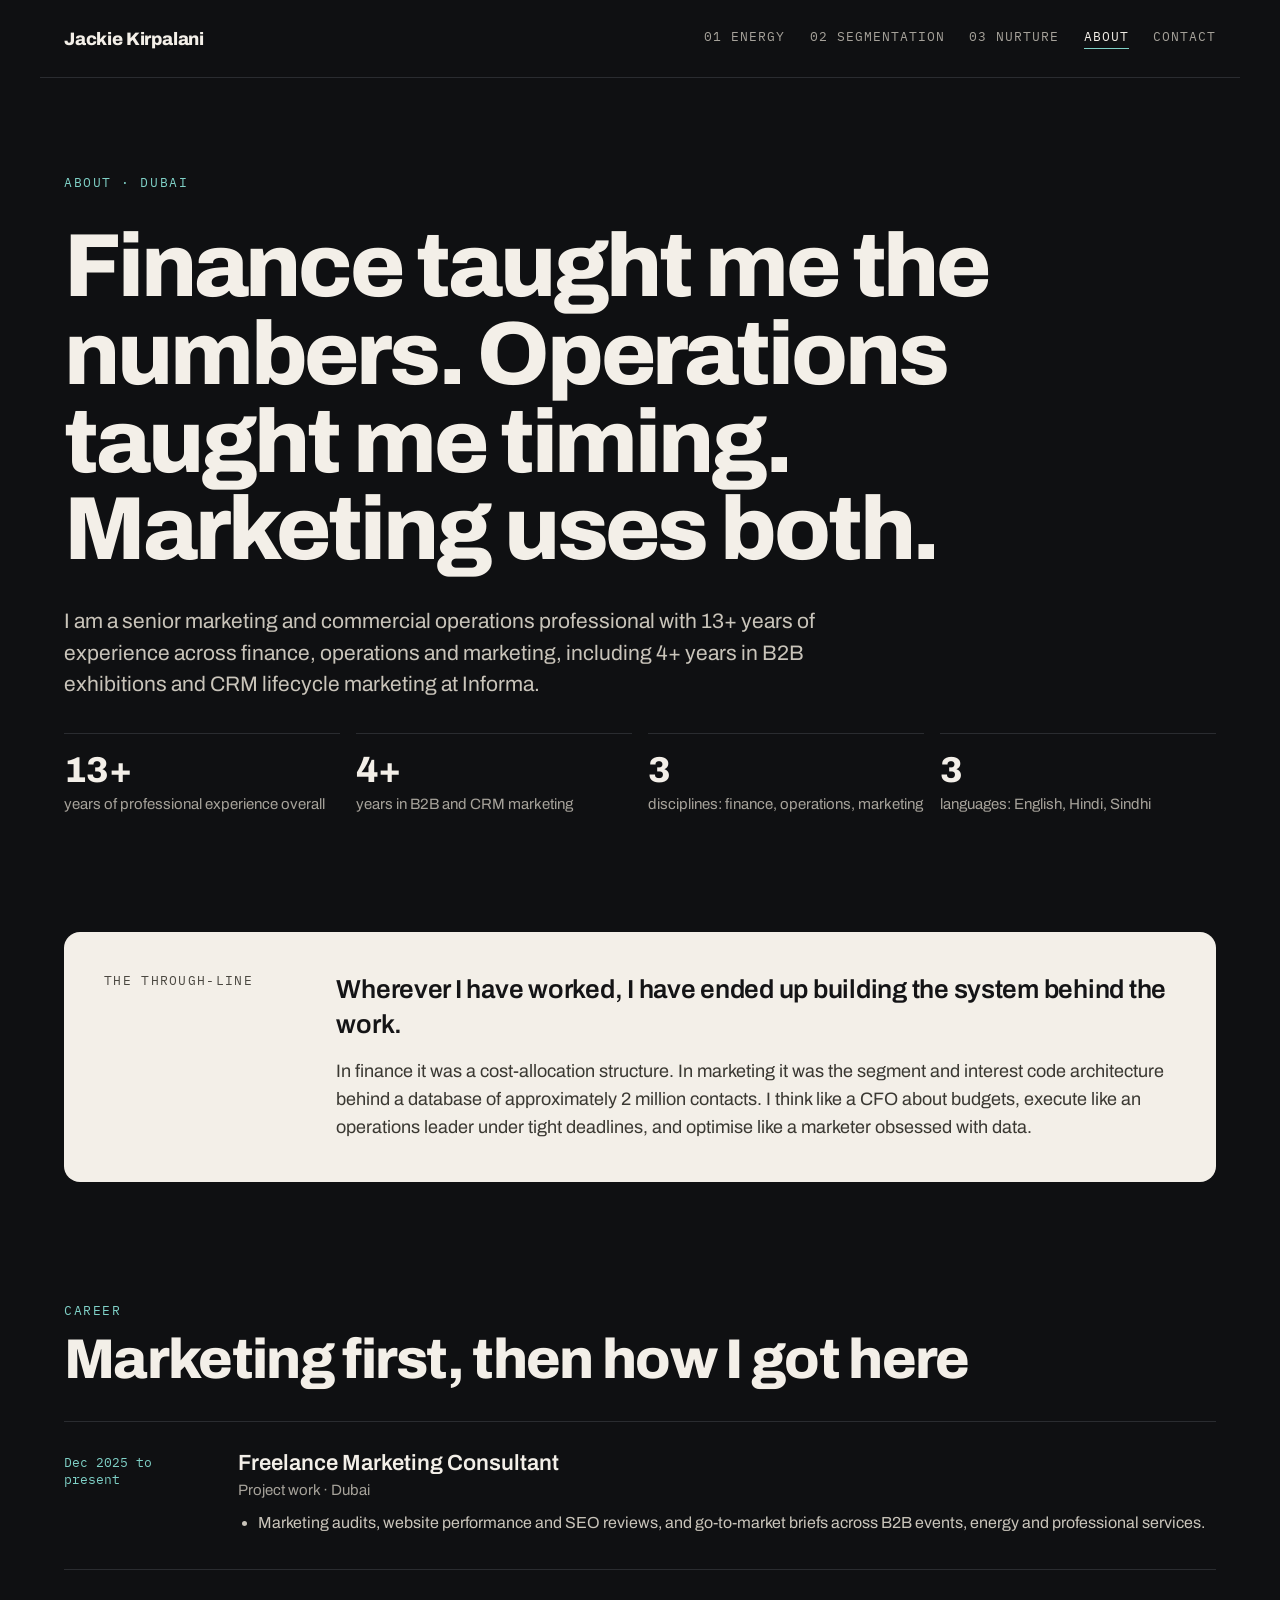
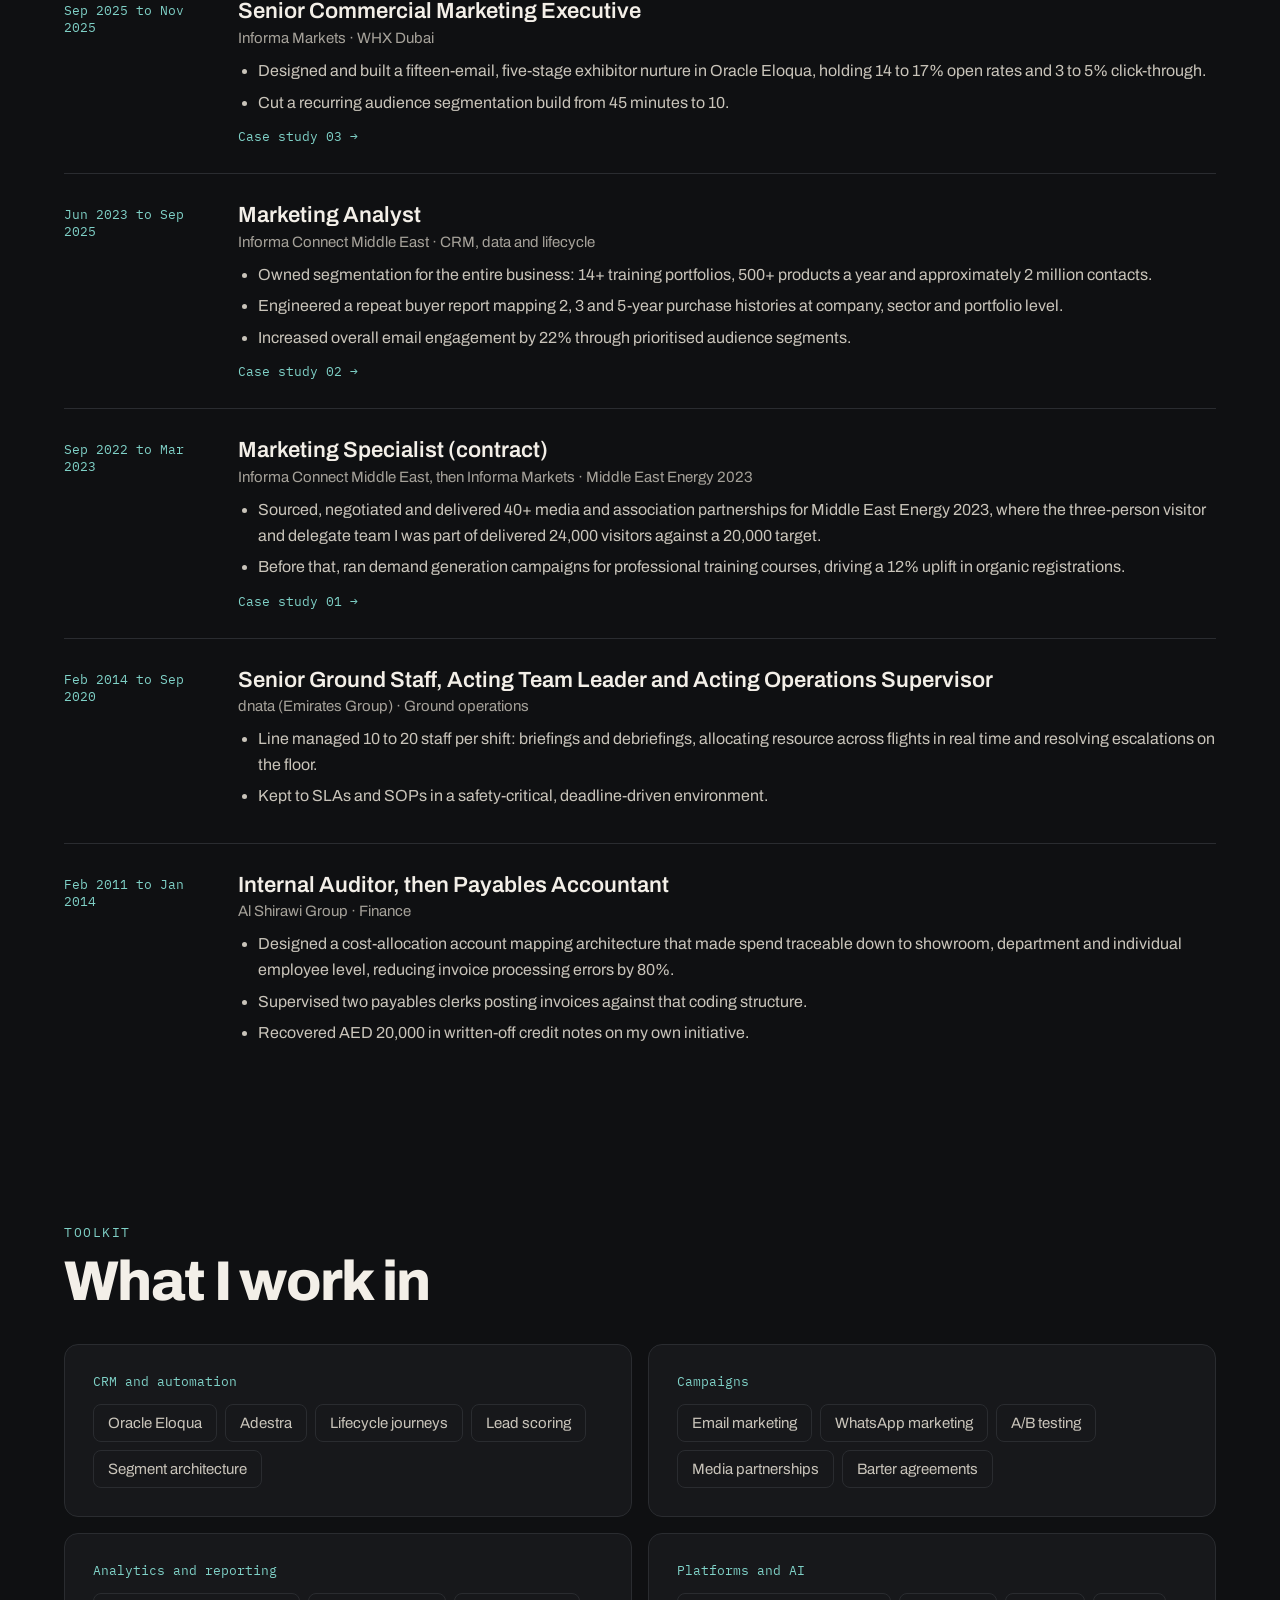
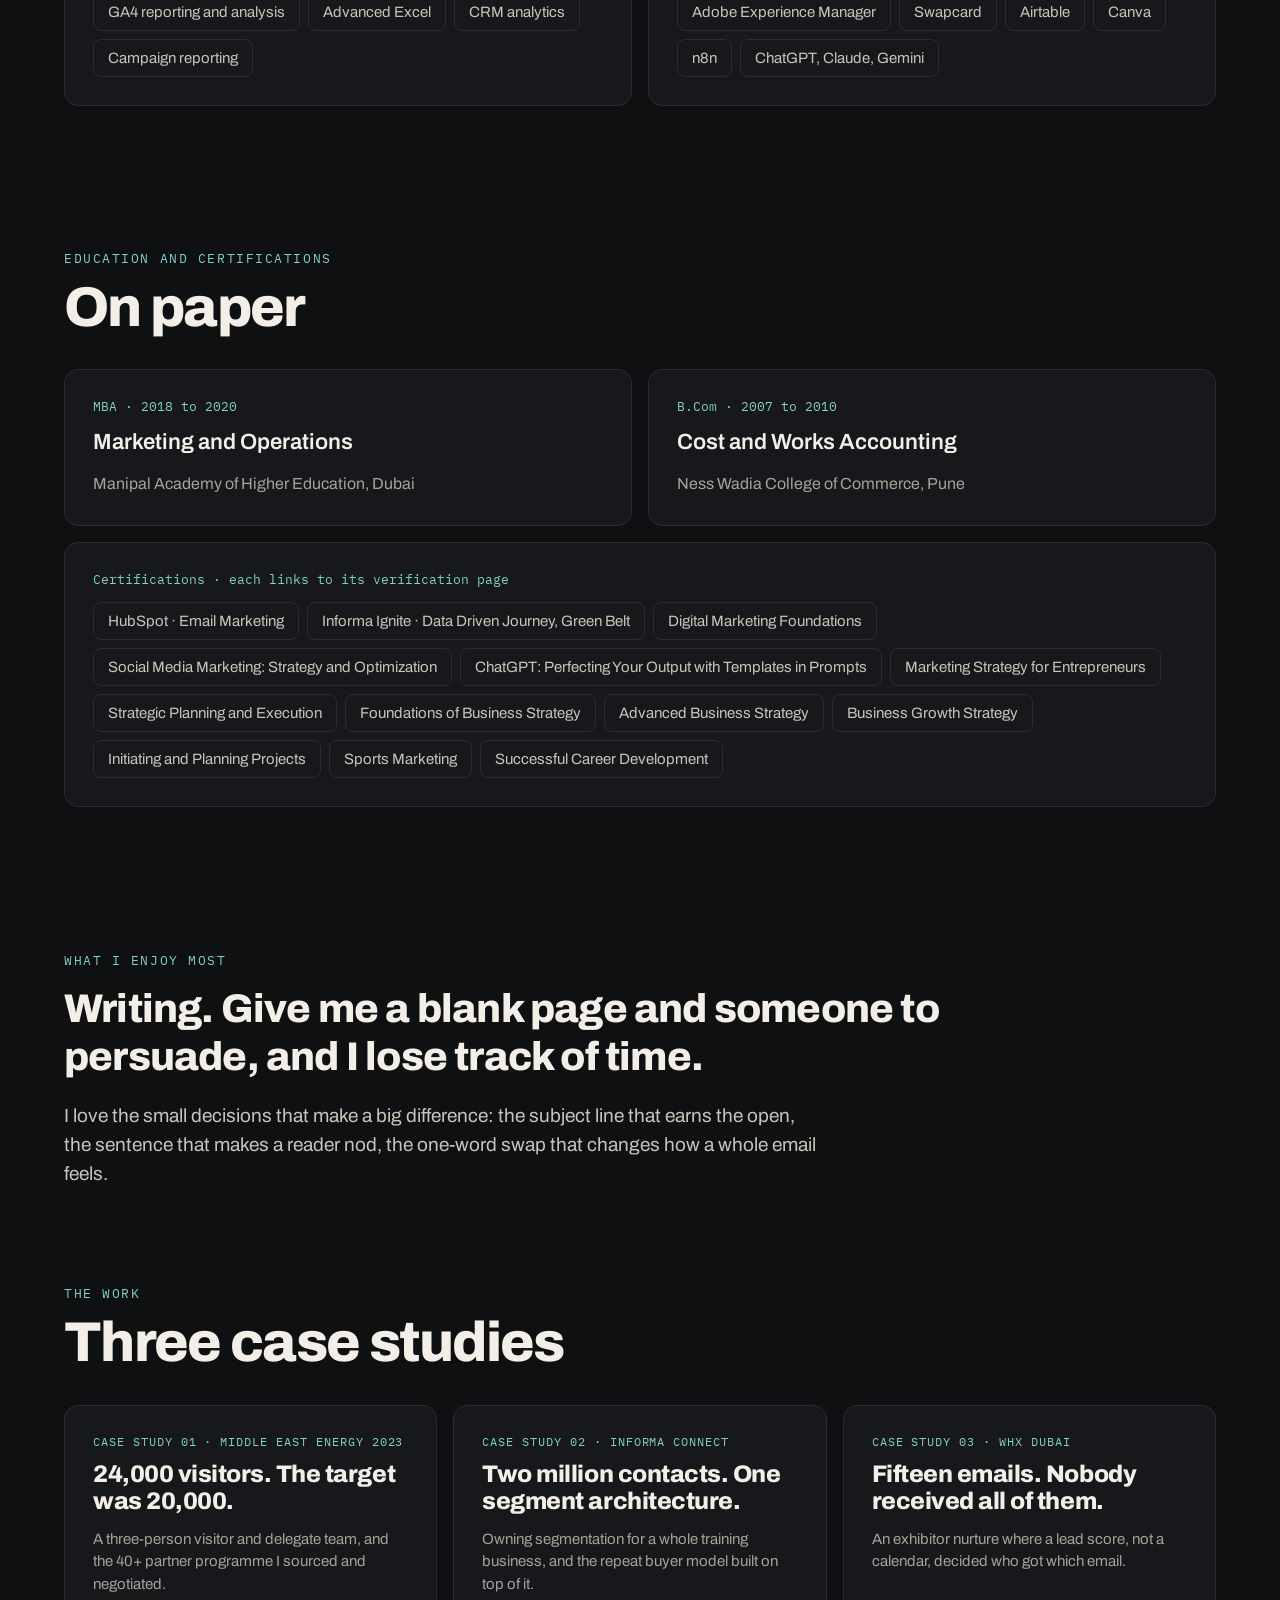
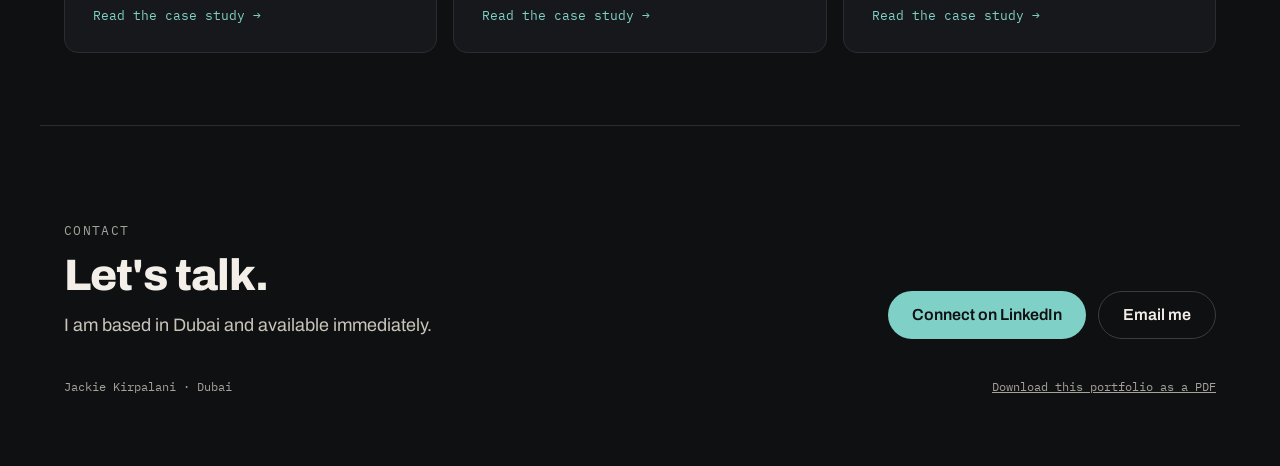
==== about/index.html @ e4fa80ad "Finish portfolio: case studies 02 and 03, About page, site navigation - Add case study 02 (CRM and s" ====
<!doctype html>
<html lang="en-GB">
<head>
<meta charset="utf-8">
<meta name="viewport" content="width=device-width, initial-scale=1">
<title>About · Jackie Kirpalani</title>
<meta name="description" content="Senior marketing and commercial operations professional in Dubai. 13+ years across finance, operations and marketing, including 4+ years in B2B exhibitions and CRM lifecycle marketing.">
<meta property="og:type" content="website">
<meta property="og:title" content="About Jackie Kirpalani">
<meta property="og:description" content="Finance taught me the numbers. Operations taught me timing. Marketing uses both.">
<meta property="og:url" content="https://jackiekirpalani.github.io/about/">
<meta property="og:image" content="https://jackiekirpalani.github.io/images/og-about.jpg">
<link rel="canonical" href="https://jackiekirpalani.github.io/about/">
<meta name="twitter:card" content="summary_large_image">
<link rel="icon" href="/favicon.svg" type="image/svg+xml">
<link rel="preconnect" href="https://fonts.googleapis.com">
<link rel="preconnect" href="https://fonts.gstatic.com" crossorigin>
<link href="https://fonts.googleapis.com/css2?family=Archivo:wght@400;500;600;800&family=IBM+Plex+Mono:wght@400;500&display=swap" rel="stylesheet">
<link rel="stylesheet" href="/assets/site.css">
</head>
<body>

<header>
<div class="wrap">
<a class="brand" href="/">Jackie Kirpalani</a>
<nav aria-label="Site">
<a href="/">01 Energy</a>
<a href="/crm-segmentation/">02 Segmentation</a>
<a href="/whx-exhibitor-nurture/">03 Nurture</a>
<a href="/about/" aria-current="page">About</a>
<a href="#contact">Contact</a>
</nav>
</div>
</header>

<main>
<section class="hero">
<div class="wrap">
<div class="kicker">About · Dubai</div>
<h1>Finance taught me the numbers. Operations taught me timing. Marketing uses both.</h1>
<p class="lede">I am a senior marketing and commercial operations professional with 13+ years of experience across finance, operations and marketing, including 4+ years in B2B exhibitions and CRM lifecycle marketing at Informa.</p>
<div class="stats">
<div class="stat"><b>13+</b><span>years of professional experience overall</span></div>
<div class="stat"><b>4+</b><span>years in B2B and CRM marketing</span></div>
<div class="stat"><b>3</b><span>disciplines: finance, operations, marketing</span></div>
<div class="stat"><b>3</b><span>languages: English, Hindi, Sindhi</span></div>
</div>
</div>
</section>

<section id="role" style="padding-top:48px;padding-bottom:48px">
<div class="wrap">
<div class="role">
<span class="label">The through-line</span>
<div>
<p class="a">Wherever I have worked, I have ended up building the system behind the work.</p>
<p class="b">In finance it was a cost-allocation structure. In marketing it was the segment and interest code architecture behind a database of approximately 2 million contacts. I think like a CFO about budgets, execute like an operations leader under tight deadlines, and optimise like a marketer obsessed with data.</p>
</div>
</div>
</div>
</section>

<section id="career">
<div class="wrap">
<div class="head"><span class="kicker">Career</span><h2 class="h2">Marketing first, then how I got here</h2></div>
<div class="tl">

<div class="item"><span class="when">Dec 2025 to present</span><div>
<h3>Freelance Marketing Consultant</h3><p class="where">Project work · Dubai</p>
<ul><li>Marketing audits, website performance and SEO reviews, and go-to-market briefs across B2B events, energy and professional services.</li></ul>
</div></div>

<div class="item"><span class="when">Sep 2025 to Nov 2025</span><div>
<h3>Senior Commercial Marketing Executive</h3><p class="where">Informa Markets · WHX Dubai</p>
<ul><li>Designed and built a fifteen-email, five-stage exhibitor nurture in Oracle Eloqua, holding 14 to 17% open rates and 3 to 5% click-through.</li><li>Cut a recurring audience segmentation build from 45 minutes to 10.</li></ul>
<p style="margin:12px 0 0"><a class="mono" style="font-size:13px;text-decoration:none" href="/whx-exhibitor-nurture/">Case study 03 →</a></p>
</div></div>

<div class="item"><span class="when">Jun 2023 to Sep 2025</span><div>
<h3>Marketing Analyst</h3><p class="where">Informa Connect Middle East · CRM, data and lifecycle</p>
<ul><li>Owned segmentation for the entire business: 14+ training portfolios, 500+ products a year and approximately 2 million contacts.</li><li>Engineered a repeat buyer report mapping 2, 3 and 5-year purchase histories at company, sector and portfolio level.</li><li>Increased overall email engagement by 22% through prioritised audience segments.</li></ul>
<p style="margin:12px 0 0"><a class="mono" style="font-size:13px;text-decoration:none" href="/crm-segmentation/">Case study 02 →</a></p>
</div></div>

<div class="item"><span class="when">Sep 2022 to Mar 2023</span><div>
<h3>Marketing Specialist (contract)</h3><p class="where">Informa Connect Middle East, then Informa Markets · Middle East Energy 2023</p>
<ul><li>Sourced, negotiated and delivered 40+ media and association partnerships for Middle East Energy 2023, where the three-person visitor and delegate team I was part of delivered 24,000 visitors against a 20,000 target.</li><li>Before that, ran demand generation campaigns for professional training courses, driving a 12% uplift in organic registrations.</li></ul>
<p style="margin:12px 0 0"><a class="mono" style="font-size:13px;text-decoration:none" href="/">Case study 01 →</a></p>
</div></div>

<div class="item"><span class="when">Feb 2014 to Sep 2020</span><div>
<h3>Senior Ground Staff, Acting Team Leader and Acting Operations Supervisor</h3><p class="where">dnata (Emirates Group) · Ground operations</p>
<ul><li>Line managed 10 to 20 staff per shift: briefings and debriefings, allocating resource across flights in real time and resolving escalations on the floor.</li><li>Kept to SLAs and SOPs in a safety-critical, deadline-driven environment.</li></ul>
</div></div>

<div class="item"><span class="when">Feb 2011 to Jan 2014</span><div>
<h3>Internal Auditor, then Payables Accountant</h3><p class="where">Al Shirawi Group · Finance</p>
<ul><li>Designed a cost-allocation account mapping architecture that made spend traceable down to showroom, department and individual employee level, reducing invoice processing errors by 80%.</li><li>Supervised two payables clerks posting invoices against that coding structure.</li><li>Recovered AED 20,000 in written-off credit notes on my own initiative.</li></ul>
</div></div>

</div>
</div>
</section>

<section id="toolkit">
<div class="wrap">
<div class="head"><span class="kicker">Toolkit</span><h2 class="h2">What I work in</h2></div>
<div class="kv">
<div class="card panel"><span class="n">CRM and automation</span><div class="chips"><span class="chip">Oracle Eloqua</span><span class="chip">Adestra</span><span class="chip">Lifecycle journeys</span><span class="chip">Lead scoring</span><span class="chip">Segment architecture</span></div></div>
<div class="card panel"><span class="n">Campaigns</span><div class="chips"><span class="chip">Email marketing</span><span class="chip">WhatsApp marketing</span><span class="chip">A/B testing</span><span class="chip">Media partnerships</span><span class="chip">Barter agreements</span></div></div>
<div class="card panel"><span class="n">Analytics and reporting</span><div class="chips"><span class="chip">GA4 reporting and analysis</span><span class="chip">Advanced Excel</span><span class="chip">CRM analytics</span><span class="chip">Campaign reporting</span></div></div>
<div class="card panel"><span class="n">Platforms and AI</span><div class="chips"><span class="chip">Adobe Experience Manager</span><span class="chip">Swapcard</span><span class="chip">Airtable</span><span class="chip">Canva</span><span class="chip">n8n</span><span class="chip">ChatGPT, Claude, Gemini</span></div></div>
</div>
</div>
</section>

<section id="education">
<div class="wrap">
<div class="head"><span class="kicker">Education and certifications</span><h2 class="h2">On paper</h2></div>
<div class="two">
<div class="card panel"><span class="n">MBA · 2018 to 2020</span><h3>Marketing and Operations</h3><p>Manipal Academy of Higher Education, Dubai</p></div>
<div class="card panel"><span class="n">B.Com · 2007 to 2010</span><h3>Cost and Works Accounting</h3><p>Ness Wadia College of Commerce, Pune</p></div>
</div>
<div class="card panel" style="margin-top:16px">
<span class="n">Certifications · each links to its verification page</span>
<div class="chips">
<a class="chip" href="https://app-eu1.hubspot.com/academy/achievements/1myzqcm3/en/1/jackie-kirpalani/email-marketing">HubSpot · Email Marketing</a>
<a class="chip" href="https://www.credly.com/badges/087cb8ce-8738-4f45-b5cc-10e0aedc87a1/linked_in_profile">Informa Ignite · Data Driven Journey, Green Belt</a>
<a class="chip" href="https://www.linkedin.com/learning/certificates/022481867a61718e2e931530c2291a49995f72804bac249a86c72ed731dd44e6">Digital Marketing Foundations</a>
<a class="chip" href="https://www.linkedin.com/learning/certificates/e9f7f309f395c07887b434081b054e85907b98d416423f9c1766fc26ddb3b6f6">Social Media Marketing: Strategy and Optimization</a>
<a class="chip" href="https://www.linkedin.com/learning/certificates/2d5589f1c48194ae071ce0f02b25a5f358f30451755db344a07fb31bdfaef91c">ChatGPT: Perfecting Your Output with Templates in Prompts</a>
<a class="chip" href="https://www.coursera.org/account/accomplishments/verify/MG9CRJHCDDRR">Marketing Strategy for Entrepreneurs</a>
<a class="chip" href="https://www.coursera.org/account/accomplishments/verify/78KNBXUBZRQ5">Strategic Planning and Execution</a>
<a class="chip" href="https://www.coursera.org/account/accomplishments/verify/WYYSC4B8MYC3">Foundations of Business Strategy</a>
<a class="chip" href="https://www.coursera.org/account/accomplishments/verify/8JEPJJYWRRW9">Advanced Business Strategy</a>
<a class="chip" href="https://www.coursera.org/account/accomplishments/verify/G78X3RAUWJV4">Business Growth Strategy</a>
<a class="chip" href="https://www.coursera.org/account/accomplishments/verify/42M45QXDAEAN">Initiating and Planning Projects</a>
<a class="chip" href="https://www.coursera.org/account/accomplishments/verify/VSZ8W2B2FAF8">Sports Marketing</a>
<a class="chip" href="https://www.coursera.org/account/accomplishments/certificate/R3KJ3WWYUW9X">Successful Career Development</a>
</div>
</div>
</div>
</section>

<section id="joy">
<div class="wrap">
<span class="kicker">What I enjoy most</span>
<p class="quote" style="margin-top:16px">Writing. Give me a blank page and someone to persuade, and I lose track of time.</p>
<p>I love the small decisions that make a big difference: the subject line that earns the open, the sentence that makes a reader nod, the one-word swap that changes how a whole email feels.</p>
</div>
</section>

<section id="more" style="padding-top:24px">
<div class="wrap">
<div class="head"><span class="kicker">The work</span><h2 class="h2">Three case studies</h2></div>
<div class="more-grid">
<a class="card work" href="/"><span class="n">Case study 01 · Middle East Energy 2023</span><b>24,000 visitors. The target was 20,000.</b><span class="d">A three-person visitor and delegate team, and the 40+ partner programme I sourced and negotiated.</span><span class="go">Read the case study →</span></a>
<a class="card work" href="/crm-segmentation/"><span class="n">Case study 02 · Informa Connect</span><b>Two million contacts. One segment architecture.</b><span class="d">Owning segmentation for a whole training business, and the repeat buyer model built on top of it.</span><span class="go">Read the case study →</span></a>
<a class="card work" href="/whx-exhibitor-nurture/"><span class="n">Case study 03 · WHX Dubai</span><b>Fifteen emails. Nobody received all of them.</b><span class="d">An exhibitor nurture where a lead score, not a calendar, decided who got which email.</span><span class="go">Read the case study →</span></a>
</div>
</div>
</section>
</main>

<footer id="contact">
<div class="wrap">
<div class="foot">
<div class="next"><span class="label" style="font-size:13px">Contact</span><b>Let's talk.</b><p>I am based in Dubai and available immediately.</p></div>
<div class="ctas-main"><a class="pill solid" href="https://www.linkedin.com/in/jackiekirpalani/">Connect on LinkedIn</a><a class="pill ghost" href="mailto:jackie.kirpalani@gmail.com">Email me</a></div>
</div>
<div class="footline"><span>Jackie Kirpalani · Dubai</span><a href="/Jackie_Kirpalani_Portfolio.pdf">Download this portfolio as a PDF</a></div>
</div>
</footer>
</body>
</html>
---- assets/site.css ----
:root{--bg:#0F1012;--card:#17181B;--line:#2A2C30;--line2:#3A3C42;--ink:#F3EFE8;--soft:#C9C4BA;--muted:#A6A29A;--accent:#7FD1C7;--accent-hi:#B5EAE3;--mag:#A21346;--org:#ED8B00}
*{box-sizing:border-box}
html{scroll-behavior:smooth}
body{margin:0;background:var(--bg);color:var(--ink);font-family:'Archivo',system-ui,sans-serif;-webkit-font-smoothing:antialiased}
a{color:var(--accent)}a:hover{color:var(--accent-hi)}
img{max-width:100%}
.wrap{max-width:1200px;margin:0 auto;padding:0 24px}
.mono{font-family:'IBM Plex Mono',monospace}
.kicker{font-family:'IBM Plex Mono',monospace;font-size:13px;letter-spacing:.12em;text-transform:uppercase;color:var(--accent)}
.muted{color:var(--muted)}
h1,h2,h3{margin:0}
.h2{font-size:clamp(32px,4.5vw,56px);line-height:1.05;font-weight:800;letter-spacing:-.03em}
.card{background:var(--card);border:1px solid var(--line);border-radius:14px}
section{padding:72px 0}
.head{display:flex;flex-direction:column;gap:12px;margin-bottom:32px}

/* header */
header .wrap{padding-top:28px;padding-bottom:28px;display:flex;flex-wrap:wrap;gap:16px;justify-content:space-between;align-items:center;border-bottom:1px solid var(--line)}
.brand{color:var(--ink);text-decoration:none;font-weight:800;font-size:18px;letter-spacing:-.01em}
nav{display:flex;flex-wrap:wrap;gap:24px;font-family:'IBM Plex Mono',monospace;font-size:13px;text-transform:uppercase;letter-spacing:.08em}
nav a{color:var(--muted);text-decoration:none}nav a:hover{color:var(--ink)}

/* hero */
.hero{padding:96px 0 72px}
.hero .wrap{display:flex;flex-direction:column;gap:32px}
.hero h1{font-size:clamp(44px,7vw,96px);line-height:.98;font-weight:800;letter-spacing:-.035em;max-width:1000px}
.lede{margin:0;font-size:21px;line-height:1.5;color:var(--soft);max-width:760px}
.meter{margin-top:24px;padding:32px;border-radius:16px;display:flex;flex-direction:column;gap:20px}
.meter-top{display:flex;flex-wrap:wrap;justify-content:space-between;align-items:flex-end;gap:12px}
.label{font-family:'IBM Plex Mono',monospace;font-size:12px;letter-spacing:.1em;text-transform:uppercase;color:var(--muted)}
.big{display:block;font-size:clamp(48px,8vw,88px);font-weight:800;letter-spacing:-.03em;line-height:1;font-variant-numeric:tabular-nums}
.bar{position:relative;height:14px;background:#24262A;border-radius:7px}
.fill{position:absolute;left:0;top:0;bottom:0;width:100%;background:var(--accent);border-radius:7px}
.target{position:absolute;left:83.33%;top:-8px;bottom:-8px;width:2px;background:var(--ink)}
.scale{position:relative;height:18px;font-family:'IBM Plex Mono',monospace;font-size:12px;color:var(--muted)}
.scale span{position:absolute;top:0}
.scale .t{left:83.33%;transform:translateX(-50%);white-space:nowrap}
.scale .e{right:0}
.stats{display:grid;grid-template-columns:repeat(auto-fit,minmax(220px,1fr));gap:16px}
.stat{border-top:1px solid var(--line);padding-top:16px;display:flex;flex-direction:column;gap:6px}
.stat b{font-size:36px;font-weight:800;letter-spacing:-.02em}
.stat span{color:var(--muted);font-size:15px}

/* role */
.role{background:var(--ink);color:#141416;border-radius:16px;padding:40px;display:flex;flex-wrap:wrap;gap:32px}
.role .label{flex:1 1 200px;color:#4A4740;font-size:13px}
.role div{flex:999 1 520px;display:flex;flex-direction:column;gap:16px}
.role p{margin:0}
.role .a{font-size:26px;line-height:1.35;font-weight:600;letter-spacing:-.01em}
.role .b{font-size:18px;line-height:1.55;color:#3A3832}

/* stages */
.grid3{display:grid;grid-template-columns:repeat(auto-fit,minmax(300px,1fr));gap:16px}
.stage{padding:28px;display:flex;flex-direction:column;gap:14px}
.stage .n{font-family:'IBM Plex Mono',monospace;font-size:13px;color:var(--accent)}
.stage h3{font-size:22px;font-weight:600;line-height:1.25}
.stage p{margin:0;color:var(--muted);font-size:16px;line-height:1.55}
.stage a{margin-top:auto;font-family:'IBM Plex Mono',monospace;font-size:13px;text-decoration:none}

/* inbox */
.inbox-head{display:flex;flex-wrap:wrap;justify-content:space-between;align-items:flex-end;gap:24px;margin-bottom:32px}
.inbox-head .head{margin:0;flex:1 1 420px}
.toggle{display:flex;gap:6px;padding:6px;border-radius:999px}
.toggle button{min-height:44px;padding:0 22px;border:0;border-radius:999px;background:transparent;color:var(--soft);font-family:'IBM Plex Mono',monospace;font-size:13px;cursor:pointer}
.toggle button[aria-pressed="true"]{background:var(--accent);color:var(--bg);font-weight:500}
.toggle button:focus-visible{outline:2px solid var(--accent);outline-offset:2px}
.inbox-body{display:flex;flex-wrap:wrap;gap:40px;align-items:flex-start}
.stagebox{flex:999 1 560px;min-width:0;display:flex;justify-content:center;border-radius:16px;padding:32px 16px}
.device{background:#FFFAFA;overflow:hidden;max-width:100%}
.device .scroll{height:720px;overflow-y:auto}
.device.phone{width:360px;border:10px solid var(--line);border-radius:40px}
.device.desktop{width:680px;border:1px solid var(--line);border-radius:12px}
.chrome{display:none;background:#24262A;padding:12px 16px;gap:8px;align-items:center}
.device.desktop .chrome{display:flex}
.chrome i{width:10px;height:10px;border-radius:5px;background:#4A4C52}
.chrome span{margin-left:12px;font-family:'IBM Plex Mono',monospace;font-size:12px;color:var(--muted)}
.pins{flex:1 1 300px;margin:0;padding:0;list-style:none;display:flex;flex-direction:column;gap:20px}
.pins li{display:flex;gap:16px}
.pins .dot{flex:0 0 32px;height:32px;border-radius:16px;background:var(--mag);color:#fff;display:flex;align-items:center;justify-content:center;font-family:'IBM Plex Mono',monospace;font-size:13px}
.pins strong{display:block;font-size:17px;margin-bottom:4px}
.pins span.d{color:var(--muted);font-size:15px;line-height:1.5}

/* email (recreation) */
.em{max-width:600px;margin:0 auto;background:#FFFAFA;font-family:Calibri,Arial,Helvetica,sans-serif;color:#000;font-size:14px;line-height:1.5}
.em a{color:var(--mag)}
.em .pre{text-align:center;font-family:Arial,sans-serif;font-size:12px;padding:10px}
.em .pre a{color:#145C9E}
.em .white{background:#fff}
.em .hdr{aspect-ratio:600/250;background:#2B0A17;display:flex;flex-direction:column;align-items:center;justify-content:center;gap:8px;color:#fff;text-align:center;padding:16px}
.em .hdr small{font-family:Arial,sans-serif;font-size:11px;letter-spacing:.12em;text-transform:uppercase;opacity:.8}
.em .hdr b{font-size:30px}
.em .bar{height:auto;background:var(--mag);color:#fff;text-align:center;font-weight:700;font-size:16px;padding:10px}
.em .cd{padding:16px;display:flex;justify-content:center}
.em .cd div{width:90%;max-width:390px;background:#1E1E1E;color:#fff;border-radius:6px;padding:14px;display:flex;justify-content:space-around;font-family:Arial,sans-serif;text-align:center}
.em .cd b{display:block;font-size:26px}.em .cd small{font-size:10px;letter-spacing:.1em}
.em .box{border:2px solid #D4D6D7;padding:10px 14px 20px;display:flex;flex-direction:column;gap:14px}
.em .ticks{display:flex;flex-direction:column;gap:4px;font-weight:700}
.em .ctas{border:2px solid #D4D6D7;border-top:0;padding:10px 10px 25px;display:flex;flex-wrap:wrap;gap:12px;justify-content:center}
.em .btn{display:inline-block;background:var(--org);color:#fff;text-decoration:none;font-weight:700;font-size:16px;padding:10px 20px;border-radius:20px}
.em .btn.sm{padding:5px 15px}
.em .gap{height:20px}
.em .conf{border:2px solid #D4D6D7}
.em .conf h4{margin:0;background:var(--mag);color:#fff;text-align:center;font-weight:700;font-size:24px;padding:10px}
.em .row{display:flex;flex-wrap:wrap}
.em .txt{flex:7 1 280px;padding:10px 10px 5px}
.em .txt ul{margin:8px 0 0;padding-left:22px}.em .txt li{margin-bottom:8px}
.em .img{flex:5 1 200px;padding:10px;display:flex;align-items:center;justify-content:center}
.em .img div{width:100%;max-width:229px;aspect-ratio:229/128;border:2px dashed #C9C9C9;display:flex;align-items:center;justify-content:center;font-family:Arial,sans-serif;font-size:11px;color:#555}
.em .more{padding:10px;text-align:center}
.em .end{border:2px solid #D4D6D7;border-bottom:0;padding:14px 10px 24px;text-align:center;color:var(--org)}
.em .end b{display:block;font-size:24px;line-height:1.15}.em .end span{font-size:20px}

/* wild */
.wild{display:grid;grid-template-columns:repeat(auto-fit,minmax(320px,1fr));gap:24px}
figure{margin:0;display:flex;flex-direction:column;gap:12px}
figcaption{color:var(--muted);font-size:15px;line-height:1.5}
.browser{overflow:hidden}
.browser .url{background:#24262A;padding:10px 14px;font-family:'IBM Plex Mono',monospace;font-size:12px;color:var(--muted)}
.browser img{display:block;width:100%;height:auto}
.pad{padding:24px}
.pad img{display:block;width:100%;height:auto;border-radius:6px}
.print{display:flex;justify-content:center}
.print img{width:72%;border-radius:4px;box-shadow:12px 12px 0 #24262A}

/* engine */
.engine{display:flex;flex-wrap:wrap;gap:16px;align-items:stretch}
.col{flex:1 1 280px;padding:24px;display:flex;flex-direction:column;gap:10px}
.chip{padding:10px 14px;border:1px solid var(--line);border-radius:8px}
.chip.on{border-color:var(--accent);color:var(--accent)}
.arrow{flex:0 0 40px;display:flex;align-items:center;justify-content:center}
.out{flex:1 1 280px;background:var(--ink);color:#141416;border-radius:14px;padding:24px;display:flex;flex-direction:column;justify-content:space-between;gap:16px}
.out .label{color:#4A4740}
.out p{margin:0;font-size:20px;line-height:1.4;font-weight:600}
.out b{font-size:44px;font-weight:800;letter-spacing:-.03em;line-height:1}

/* footer */
footer .wrap{padding-top:96px;padding-bottom:72px;display:flex;flex-direction:column;gap:40px;border-top:1px solid var(--line)}
.foot{display:flex;flex-wrap:wrap;justify-content:space-between;gap:32px;align-items:flex-end}
.foot .next{display:flex;flex-direction:column;gap:12px;flex:1 1 420px}
.foot .next b{font-size:clamp(28px,3.5vw,44px);font-weight:800;letter-spacing:-.02em;line-height:1.1}
.ctas-main{display:flex;flex-wrap:wrap;gap:12px}
.pill{min-height:48px;display:inline-flex;align-items:center;padding:0 24px;border-radius:999px;text-decoration:none;font-weight:600}
.pill.solid{background:var(--accent);color:var(--bg)}.pill.solid:hover{background:var(--accent-hi);color:var(--bg)}
.pill.ghost{border:1px solid var(--line2);color:var(--ink)}.pill.ghost:hover{border-color:var(--ink);color:var(--ink)}

@media (max-width:640px){
  section{padding:56px 0}.hero{padding:64px 0 48px}
  .role{padding:28px}.meter{padding:24px}
  .arrow{flex-basis:100%;transform:rotate(90deg);height:32px}
  .device .scroll{height:600px}
}
@media (prefers-reduced-motion:reduce){html{scroll-behavior:auto}}

/* ---------- site-wide additions ---------- */
nav a[aria-current="page"]{color:var(--ink);border-bottom:1px solid var(--accent);padding-bottom:3px}
.sub{margin:0;color:var(--muted);font-size:17px;line-height:1.55;max-width:640px}
.note{font-family:'IBM Plex Mono',monospace;font-size:12px;line-height:1.6;color:var(--muted);letter-spacing:.02em}
.note b{color:var(--soft);font-weight:500}
.two{display:grid;grid-template-columns:repeat(auto-fit,minmax(320px,1fr));gap:16px}
.panel{padding:28px;display:flex;flex-direction:column;gap:14px}
.panel h3{font-size:22px;font-weight:600;line-height:1.25}
.panel p{margin:0;color:var(--muted);font-size:16px;line-height:1.6}
.panel .n{font-family:'IBM Plex Mono',monospace;font-size:13px;color:var(--accent)}
.em .cap{background:#F3EDED;color:#555;font-family:Arial,sans-serif;font-size:11px;text-align:center;padding:8px 12px}
.em .hdr{background:linear-gradient(120deg,#5B0B28 0%,#A21346 48%,#ED8B00 100%)}
.em .hdr small{opacity:.9}
.em .bar{border-radius:0;position:static}
.em .img div{border:0;background:linear-gradient(135deg,#A21346,#ED8B00);color:#fff;font-weight:700;font-size:12px;letter-spacing:.08em;text-transform:uppercase;text-align:center;padding:8px;border-radius:4px}

/* segmented control */
.seg{display:inline-flex;flex-wrap:wrap;gap:6px;padding:6px;border-radius:999px}
.seg button{min-height:44px;padding:0 20px;border:0;border-radius:999px;background:transparent;color:var(--soft);font-family:'IBM Plex Mono',monospace;font-size:13px;cursor:pointer}
.seg button[aria-pressed="true"]{background:var(--accent);color:var(--bg);font-weight:500}
.seg button:focus-visible,.layer:focus-visible,.pathbtn:focus-visible{outline:2px solid var(--accent);outline-offset:2px}
.controls{display:flex;flex-wrap:wrap;gap:16px 32px;align-items:flex-end;margin-bottom:20px}
.controls>div{display:flex;flex-direction:column;gap:8px}

/* architecture layers */
.layers{display:grid;grid-template-columns:repeat(auto-fit,minmax(210px,1fr));gap:12px;margin-bottom:16px}
.layer{appearance:none;text-align:left;background:var(--card);border:1px solid var(--line);border-radius:14px;padding:20px;color:var(--ink);font:inherit;cursor:pointer;display:flex;flex-direction:column;gap:8px}
.layer .n{font-family:'IBM Plex Mono',monospace;font-size:12px;color:var(--muted)}
.layer b{font-size:19px;font-weight:600}
.layer[aria-pressed="true"]{border-color:var(--accent);background:#14201F}
.layer[aria-pressed="true"] .n{color:var(--accent)}
.detail{padding:28px;display:flex;flex-wrap:wrap;gap:24px}
.detail h3{flex:1 1 220px;font-size:24px;font-weight:600;line-height:1.2}
.detail div{flex:3 1 380px;display:flex;flex-direction:column;gap:10px}
.detail p{margin:0;font-size:17px;line-height:1.6;color:var(--soft)}

/* repeat buyer mock */
.mock{padding:0;overflow:hidden}
.mock-top{display:flex;flex-wrap:wrap;gap:12px;justify-content:space-between;align-items:center;background:#24262A;padding:12px 20px}
.mock-top span{font-family:'IBM Plex Mono',monospace;font-size:12px;color:var(--muted)}
.mock-top .flag{color:var(--org)}
.tblwrap{overflow-x:auto}
table.rb{width:100%;border-collapse:collapse;font-size:15px;min-width:560px}
.rb th{font-family:'IBM Plex Mono',monospace;font-size:11px;letter-spacing:.1em;text-transform:uppercase;color:var(--muted);text-align:left;font-weight:400;padding:14px 20px;border-bottom:1px solid var(--line)}
.rb td{padding:13px 20px;border-bottom:1px solid var(--line);font-variant-numeric:tabular-nums}
.rb tr:last-child td{border-bottom:0}
.rb .num{text-align:right}
.yrs{display:inline-flex;gap:4px;vertical-align:middle}
.yrs i{width:14px;height:14px;border-radius:3px;background:#2A2C30;display:block}
.yrs i.on{background:var(--accent)}
.tag{display:inline-block;font-family:'IBM Plex Mono',monospace;font-size:11px;letter-spacing:.06em;text-transform:uppercase;padding:4px 10px;border-radius:999px;border:1px solid var(--line2);color:var(--muted);white-space:nowrap}
.tag.key{border-color:var(--accent);color:var(--bg);background:var(--accent)}
.tag.rep{border-color:var(--accent);color:var(--accent)}
.sharebar{height:8px;border-radius:4px;background:#24262A;min-width:120px;position:relative;overflow:hidden}
.sharebar i{position:absolute;left:0;top:0;bottom:0;background:var(--accent);border-radius:4px}

/* big rule cards */
.rules{display:grid;grid-template-columns:repeat(auto-fit,minmax(260px,1fr));gap:16px}
.rule{padding:28px;display:flex;flex-direction:column;gap:10px}
.rule b{font-size:clamp(40px,5vw,60px);font-weight:800;letter-spacing:-.03em;line-height:1;color:var(--accent)}
.rule strong{font-size:19px;font-weight:600}
.rule span{color:var(--muted);font-size:16px;line-height:1.55}

/* before / after */
.ba{display:flex;flex-direction:column;gap:14px;padding:32px;border-radius:16px}
.ba .row{display:grid;grid-template-columns:110px 1fr 90px;gap:16px;align-items:center}
.ba .track{height:18px;border-radius:9px;background:#24262A;position:relative}
.ba .track i{position:absolute;left:0;top:0;bottom:0;border-radius:9px}
.ba .was i{width:100%;background:#4A4C52}
.ba .now i{width:22.2%;background:var(--accent)}
.ba .v{font-size:22px;font-weight:800;letter-spacing:-.02em;text-align:right;white-space:nowrap}
.ba .now .v{color:var(--accent)}

/* twice */
.twice{display:flex;flex-wrap:wrap;gap:16px;align-items:stretch}
.twice .col{flex:1 1 300px}
.twice .col h3{font-size:22px;font-weight:600;line-height:1.25}
.twice .col p{margin:0;color:var(--muted);font-size:16px;line-height:1.6}
.twice .col .res{margin-top:auto;padding-top:12px;border-top:1px solid var(--line);font-size:17px;font-weight:600;color:var(--ink)}

/* nurture map */
.flow{display:grid;grid-template-columns:repeat(5,minmax(0,1fr));gap:12px}
.fstage{padding:20px;display:flex;flex-direction:column;gap:12px;min-width:0}
.fstage .n{font-family:'IBM Plex Mono',monospace;font-size:12px;color:var(--accent)}
.fstage h3{font-size:18px;font-weight:600;line-height:1.25}
.fstage p{margin:0;color:var(--muted);font-size:14px;line-height:1.5}
.mails{display:flex;gap:8px;margin-top:auto;padding-top:8px}
.mail{flex:1 1 0;height:44px;border-radius:8px;border:1px solid var(--line2);display:flex;align-items:center;justify-content:center;font-family:'IBM Plex Mono',monospace;font-size:12px;color:var(--muted);transition:background .25s,color .25s,border-color .25s}
.mail.got{background:var(--accent);border-color:var(--accent);color:var(--bg);font-weight:500}
.mail.skip{opacity:.35}
.pathbar{display:flex;flex-wrap:wrap;gap:10px;margin:28px 0 16px}
.pathbtn{appearance:none;min-height:48px;padding:0 20px;border-radius:999px;border:1px solid var(--line2);background:transparent;color:var(--soft);font:inherit;font-size:15px;font-weight:600;cursor:pointer}
.pathbtn[aria-pressed="true"]{background:var(--ink);border-color:var(--ink);color:#141416}
.pathout{padding:28px;display:flex;flex-wrap:wrap;gap:28px}
.pathout .tally{flex:1 1 200px;display:flex;flex-direction:column;gap:8px}
.pathout .tally b{font-size:clamp(44px,6vw,72px);font-weight:800;letter-spacing:-.03em;line-height:1}
.pathout .tally b small{font-size:.4em;font-weight:600;color:var(--muted);letter-spacing:0}
.scorebar{height:10px;border-radius:5px;background:#24262A;position:relative;overflow:hidden;margin-top:6px}
.scorebar i{position:absolute;left:0;top:0;bottom:0;background:var(--org);border-radius:5px;transition:width .4s}
.pathout ol{flex:3 1 380px;margin:0;padding:0;list-style:none;display:flex;flex-direction:column;gap:10px}
.pathout li{display:flex;gap:14px;font-size:16px;line-height:1.5;color:var(--soft)}
.pathout li span{flex:0 0 44px;font-family:'IBM Plex Mono',monospace;font-size:12px;color:var(--accent);padding-top:3px}
.quote{font-size:clamp(26px,3.4vw,40px);line-height:1.2;font-weight:800;letter-spacing:-.02em;max-width:900px;margin:0}
.quote+p{margin:20px 0 0;font-size:19px;line-height:1.55;color:var(--soft);max-width:760px}

/* more work + footer */
.more-grid{display:grid;grid-template-columns:repeat(auto-fit,minmax(280px,1fr));gap:16px}
a.work{text-decoration:none;color:var(--ink);padding:28px;display:flex;flex-direction:column;gap:12px;transition:border-color .2s}
a.work:hover{border-color:var(--accent);color:var(--ink)}
a.work .n{font-family:'IBM Plex Mono',monospace;font-size:12px;letter-spacing:.08em;text-transform:uppercase;color:var(--accent)}
a.work b{font-size:24px;font-weight:800;letter-spacing:-.02em;line-height:1.15}
a.work span.d{color:var(--muted);font-size:15px;line-height:1.5}
a.work .go{margin-top:auto;font-family:'IBM Plex Mono',monospace;font-size:13px;color:var(--accent)}
.foot .next p{margin:0;color:var(--soft);font-size:18px;line-height:1.5;max-width:520px}
.footline{display:flex;flex-wrap:wrap;gap:8px 24px;justify-content:space-between;font-family:'IBM Plex Mono',monospace;font-size:12px;color:var(--muted)}
.footline a{color:var(--muted)}

/* about */
.tl{display:flex;flex-direction:column}
.tl .item{display:grid;grid-template-columns:150px 1fr;gap:24px;padding:28px 0;border-top:1px solid var(--line)}
.tl .when{font-family:'IBM Plex Mono',monospace;font-size:13px;color:var(--accent);padding-top:4px}
.tl h3{font-size:22px;font-weight:600;line-height:1.25;margin-bottom:4px}
.tl .where{color:var(--muted);font-size:15px;margin:0 0 12px}
.tl ul{margin:0;padding-left:20px;color:var(--soft);font-size:16px;line-height:1.6}
.tl li{margin-bottom:6px}
.chips{display:flex;flex-wrap:wrap;gap:8px}
.chips .chip{font-size:15px;color:var(--soft)}
a.chip{text-decoration:none;color:var(--soft)}a.chip:hover{border-color:var(--accent);color:var(--accent)}
.kv{display:grid;grid-template-columns:repeat(auto-fit,minmax(min(440px,100%),1fr));gap:16px}

@media (max-width:900px){
  .flow{grid-template-columns:1fr}
  .fstage{flex-direction:row;flex-wrap:wrap;align-items:center}
  .fstage h3{flex:1 1 160px}.fstage p{flex:1 1 100%}
  .mails{flex:1 1 100%;margin-top:0}
}
@media (max-width:640px){
  nav{gap:14px 18px;font-size:12px}
  .tl .item{grid-template-columns:1fr;gap:8px}
  .ba .row{grid-template-columns:70px 1fr 74px;gap:10px}.ba{padding:24px}
  .detail,.pathout,.panel,.rule{padding:22px}
}
@media (prefers-reduced-motion:reduce){.mail,.scorebar i{transition:none}}
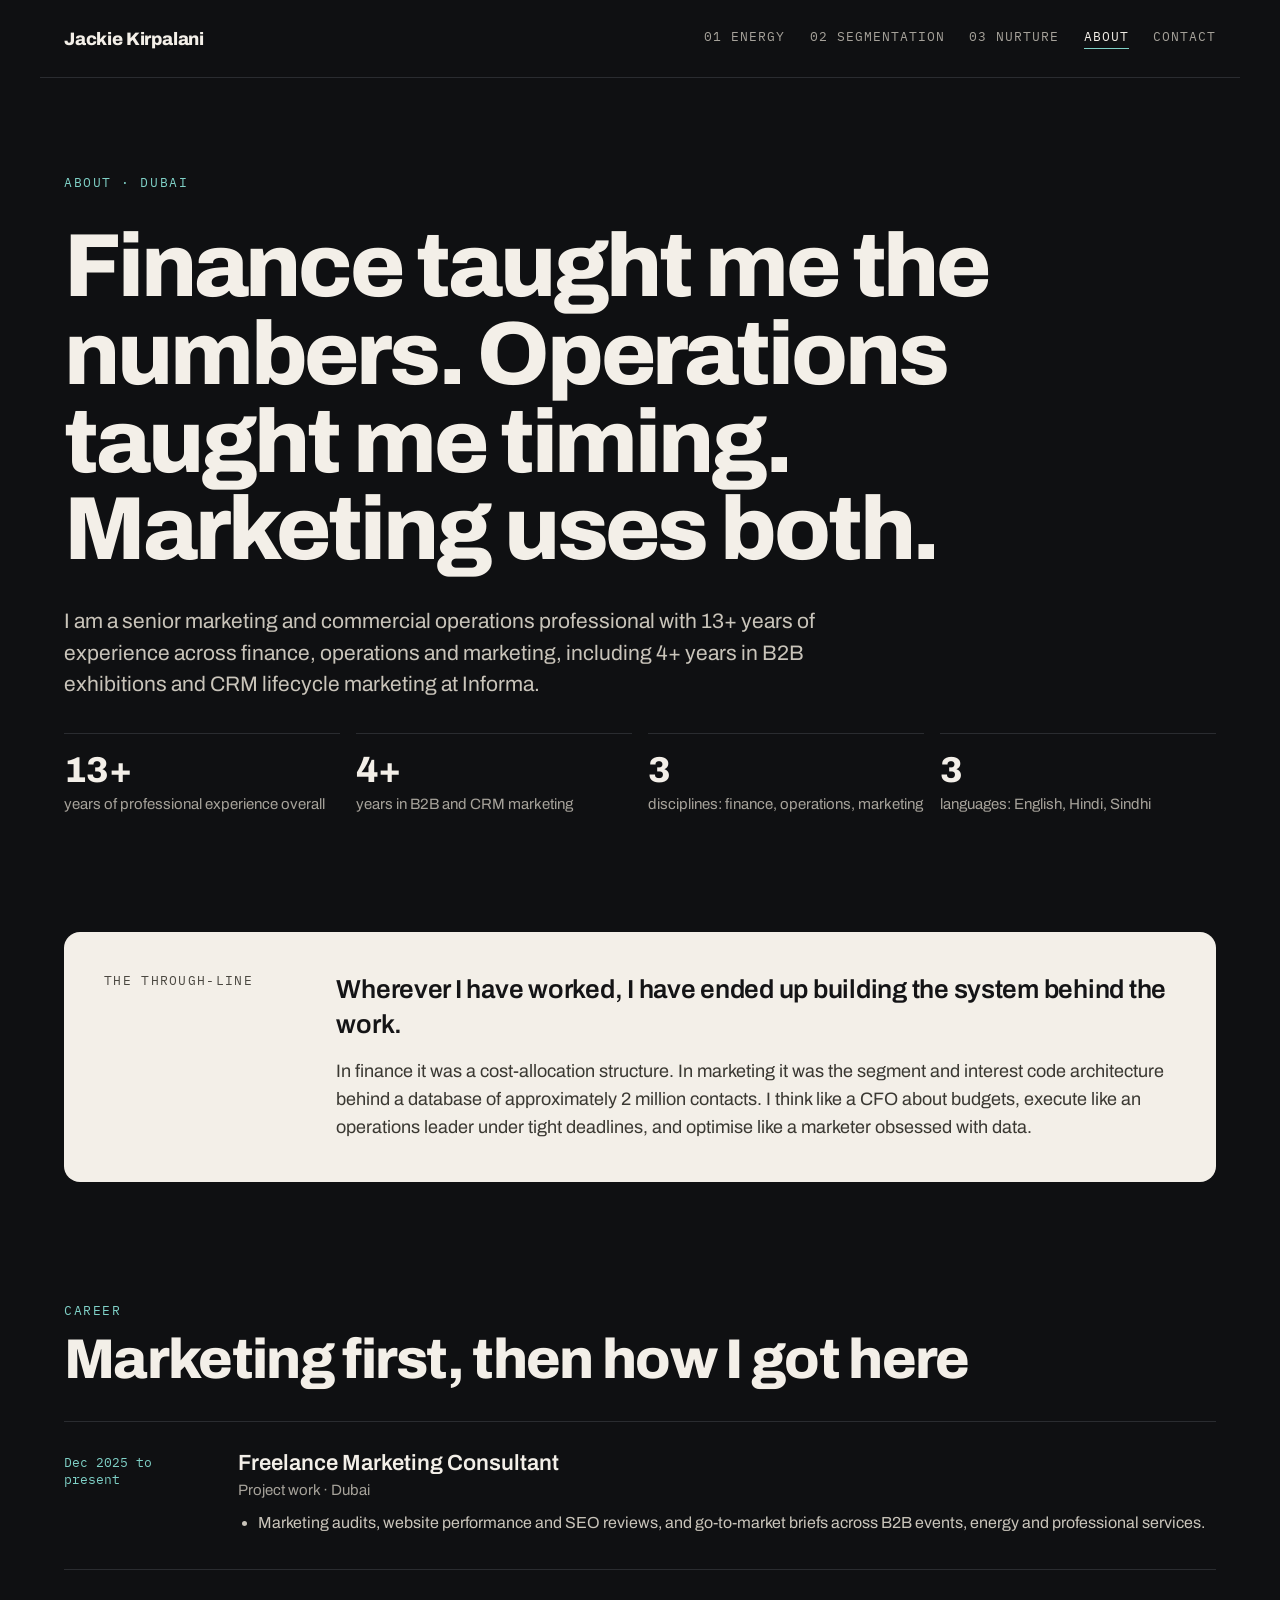
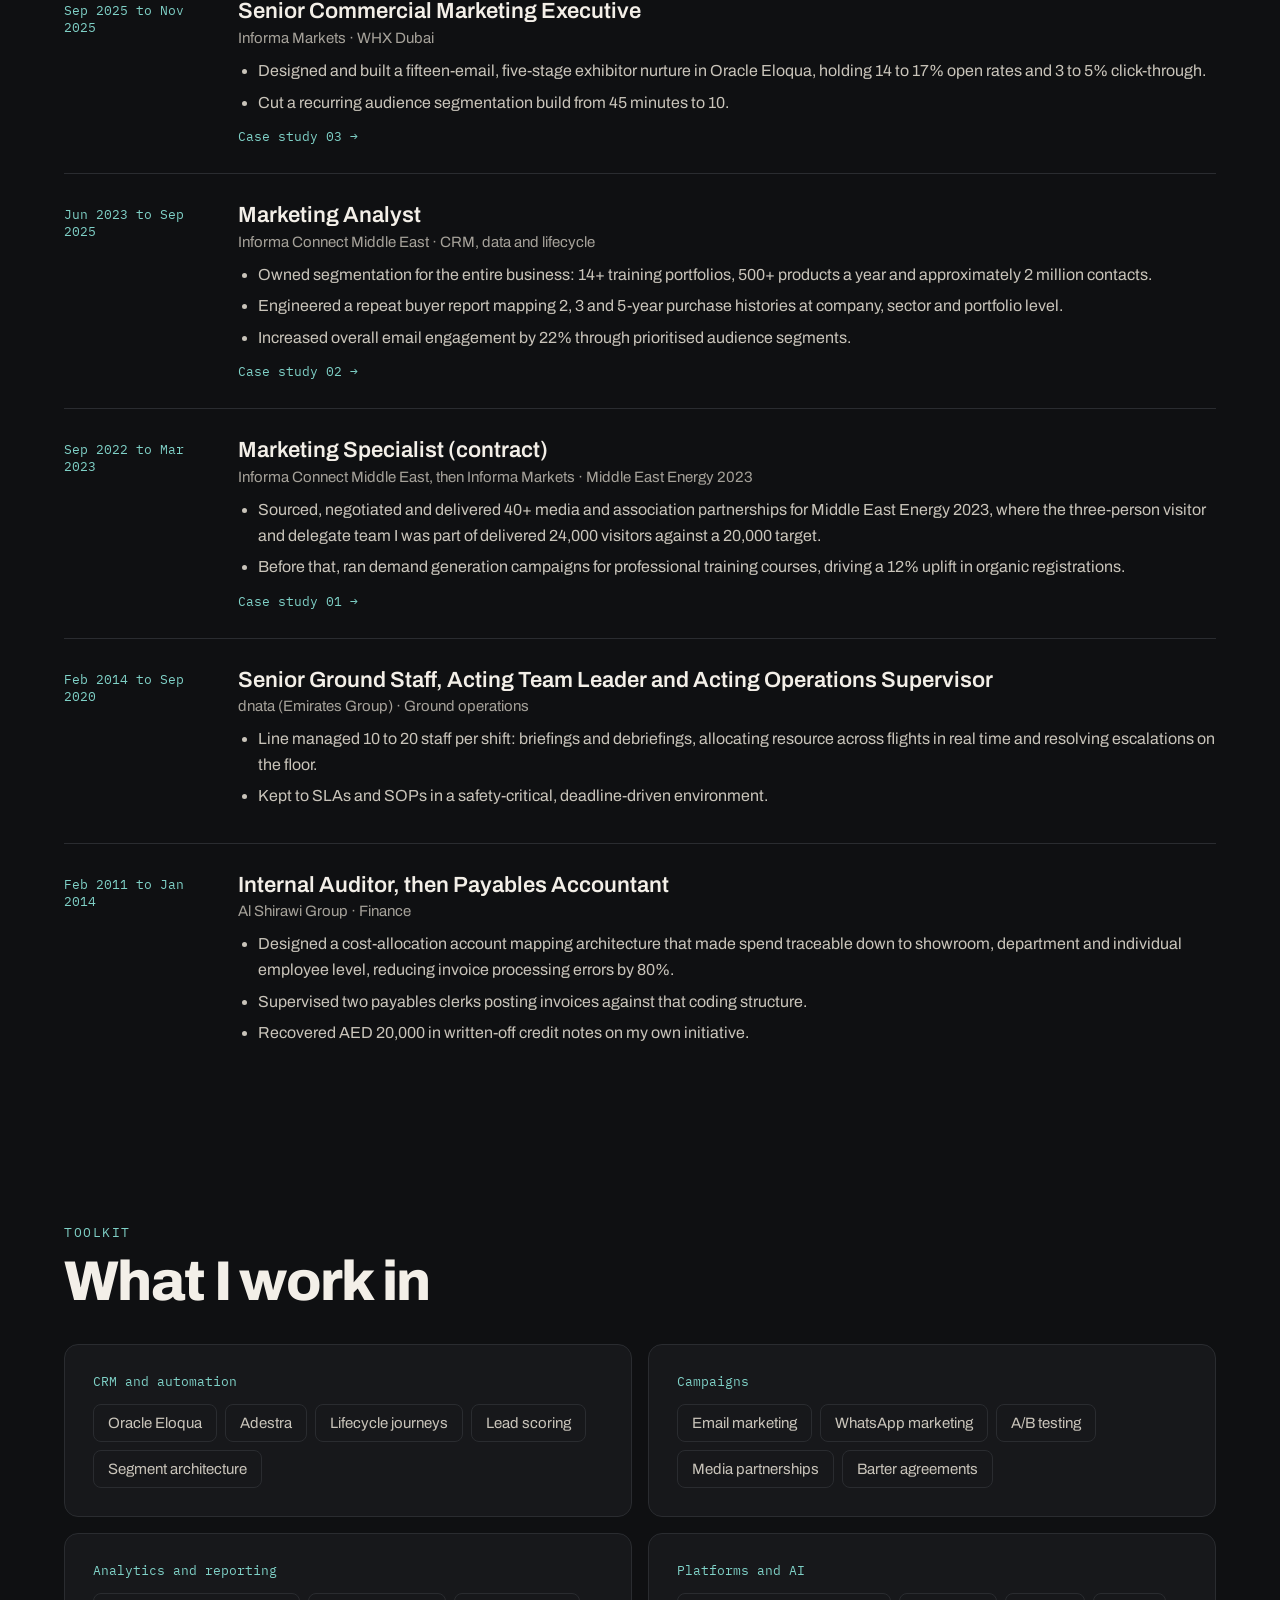
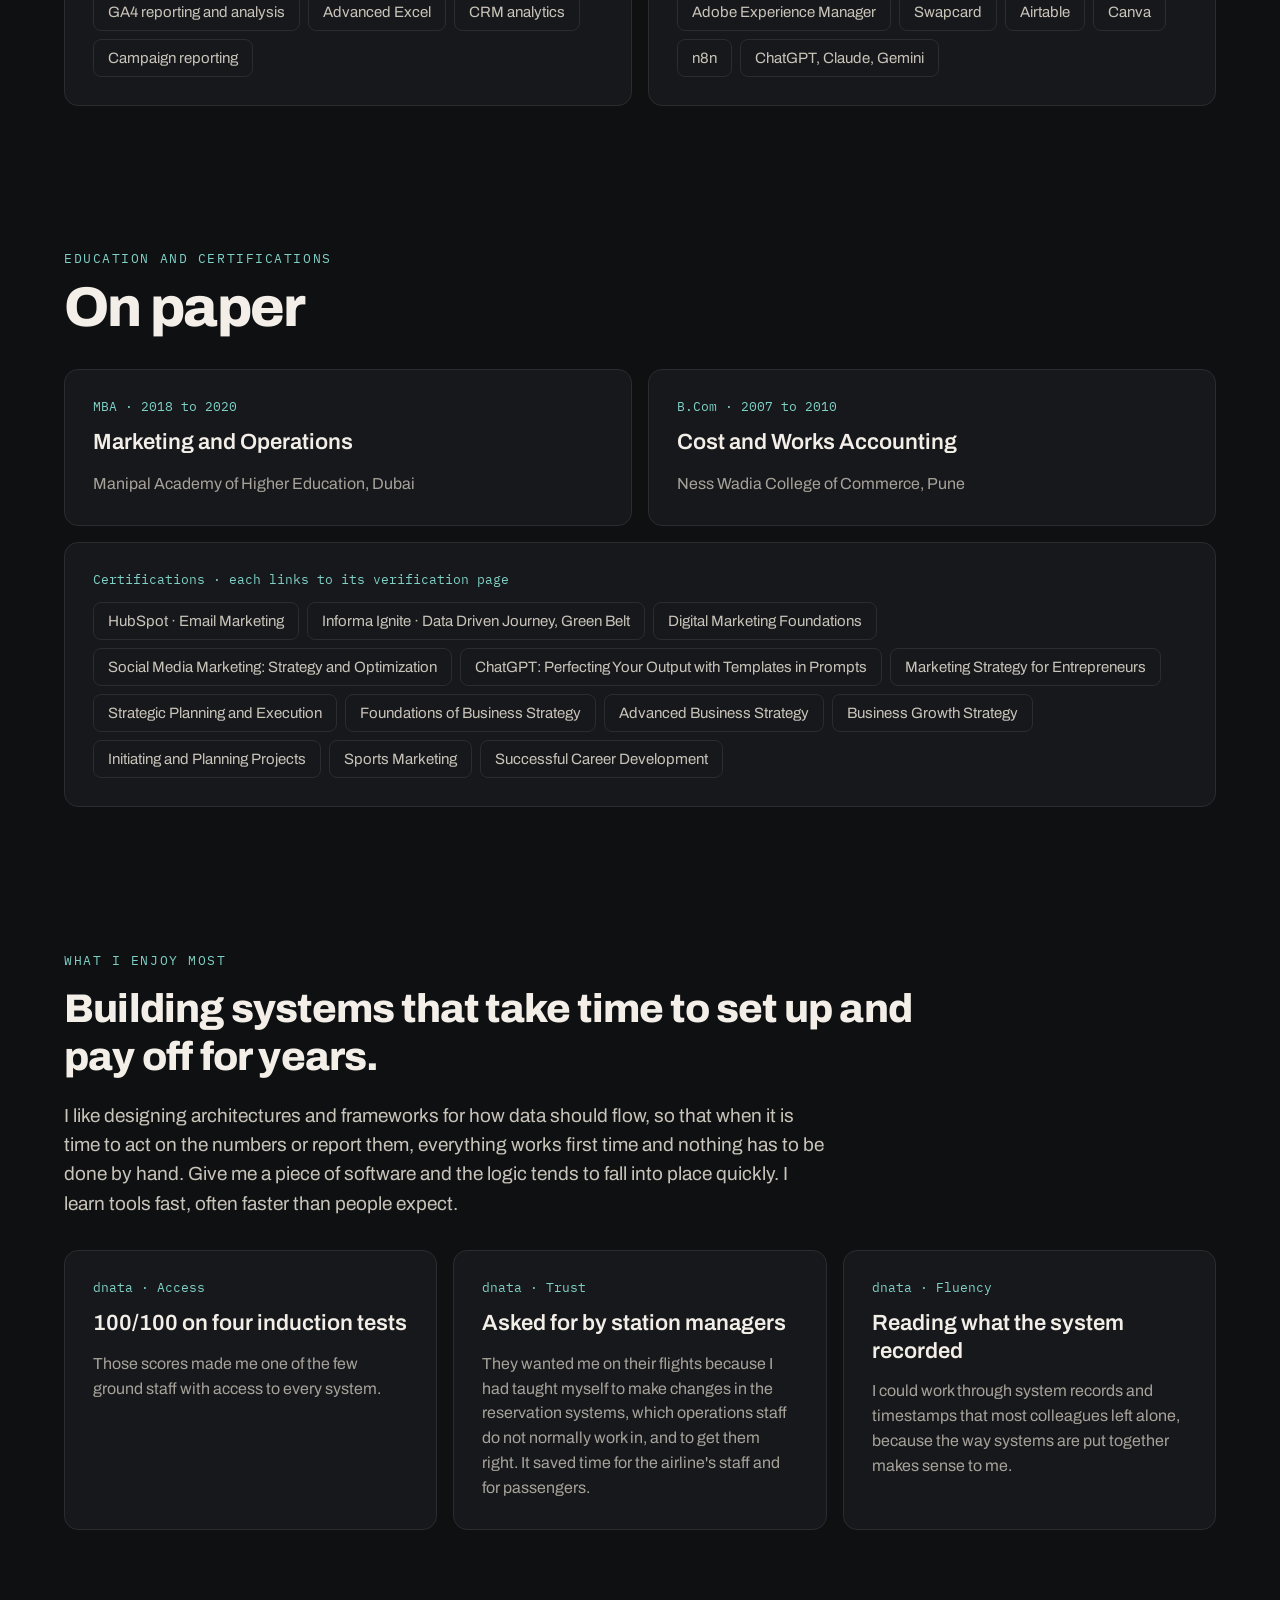
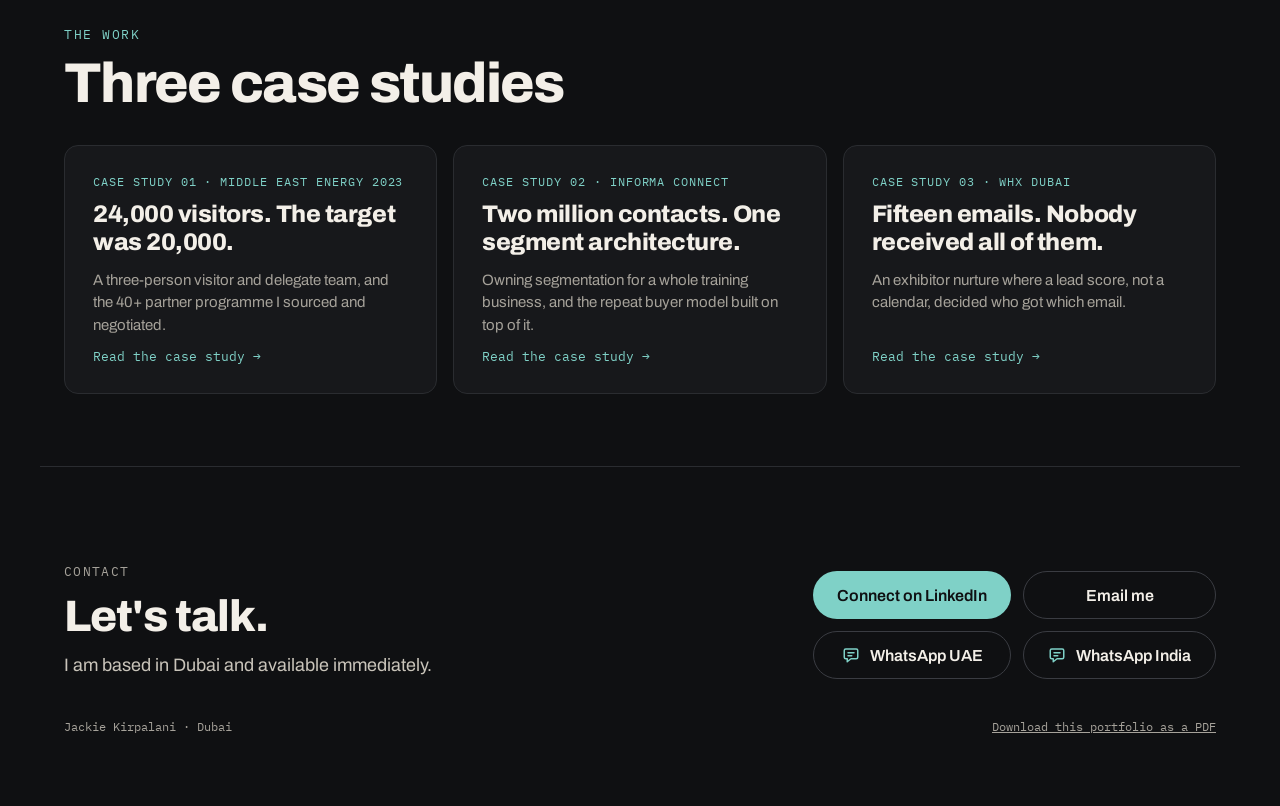
==== commit e4af06a0: "About: lead on building systems; add WhatsApp contact buttons - Replace the "what I enjoy" section w" ====
--- a/about/index.html
+++ b/about/index.html
@@ -145,8 +145,13 @@
 <section id="joy">
 <div class="wrap">
 <span class="kicker">What I enjoy most</span>
-<p class="quote" style="margin-top:16px">Writing. Give me a blank page and someone to persuade, and I lose track of time.</p>
-<p>I love the small decisions that make a big difference: the subject line that earns the open, the sentence that makes a reader nod, the one-word swap that changes how a whole email feels.</p>
+<p class="quote" style="margin-top:16px">Building systems that take time to set up and pay off for years.</p>
+<p>I like designing architectures and frameworks for how data should flow, so that when it is time to act on the numbers or report them, everything works first time and nothing has to be done by hand. Give me a piece of software and the logic tends to fall into place quickly. I learn tools fast, often faster than people expect.</p>
+<div class="grid3" style="margin-top:32px">
+<article class="card stage"><span class="n">dnata · Access</span><h3>100/100 on four induction tests</h3><p>Those scores made me one of the few ground staff with access to every system.</p></article>
+<article class="card stage"><span class="n">dnata · Trust</span><h3>Asked for by station managers</h3><p>They wanted me on their flights because I had taught myself to make changes in the reservation systems, which operations staff do not normally work in, and to get them right. It saved time for the airline's staff and for passengers.</p></article>
+<article class="card stage"><span class="n">dnata · Fluency</span><h3>Reading what the system recorded</h3><p>I could work through system records and timestamps that most colleagues left alone, because the way systems are put together makes sense to me.</p></article>
+</div>
 </div>
 </section>
 
@@ -166,7 +171,7 @@
 <div class="wrap">
 <div class="foot">
 <div class="next"><span class="label" style="font-size:13px">Contact</span><b>Let's talk.</b><p>I am based in Dubai and available immediately.</p></div>
-<div class="ctas-main"><a class="pill solid" href="https://www.linkedin.com/in/jackiekirpalani/">Connect on LinkedIn</a><a class="pill ghost" href="mailto:jackie.kirpalani@gmail.com">Email me</a></div>
+<div class="ctas-main"><a class="pill solid" href="https://www.linkedin.com/in/jackiekirpalani/">Connect on LinkedIn</a><a class="pill ghost" href="mailto:jackie.kirpalani@gmail.com">Email me</a><a class="pill ghost wa" href="https://wa.me/971503264959?text=Hi%20Jackie%2C%20I%20came%20across%20your%20portfolio." aria-label="Message me on WhatsApp, UAE number"><svg aria-hidden="true" width="18" height="18" viewBox="0 0 24 24" fill="none" stroke="currentColor" stroke-width="2" stroke-linecap="round" stroke-linejoin="round"><path d="M5 4h14a2 2 0 0 1 2 2v9a2 2 0 0 1-2 2h-7l-5 4v-4H5a2 2 0 0 1-2-2V6a2 2 0 0 1 2-2z"/><path d="M8 9h8M8 13h5"/></svg><span>WhatsApp UAE</span></a><a class="pill ghost wa" href="https://wa.me/918287656901?text=Hi%20Jackie%2C%20I%20came%20across%20your%20portfolio." aria-label="Message me on WhatsApp, India number"><svg aria-hidden="true" width="18" height="18" viewBox="0 0 24 24" fill="none" stroke="currentColor" stroke-width="2" stroke-linecap="round" stroke-linejoin="round"><path d="M5 4h14a2 2 0 0 1 2 2v9a2 2 0 0 1-2 2h-7l-5 4v-4H5a2 2 0 0 1-2-2V6a2 2 0 0 1 2-2z"/><path d="M8 9h8M8 13h5"/></svg><span>WhatsApp India</span></a></div>
 </div>
 <div class="footline"><span>Jackie Kirpalani · Dubai</span><a href="/Jackie_Kirpalani_Portfolio.pdf">Download this portfolio as a PDF</a></div>
 </div>
--- a/assets/site.css
+++ b/assets/site.css
@@ -294,3 +294,11 @@
   .detail,.pathout,.panel,.rule{padding:22px}
 }
 @media (prefers-reduced-motion:reduce){.mail,.scorebar i{transition:none}}
+
+/* contact buttons */
+.foot .ctas-main{display:grid;grid-template-columns:repeat(2,minmax(0,auto));gap:12px}
+.foot .ctas-main .pill{justify-content:center;white-space:nowrap}
+.pill.wa{gap:10px}
+.pill.wa svg{color:var(--accent);flex:none}
+.pill.wa:hover{border-color:var(--accent)}
+@media (max-width:480px){.foot .ctas-main{grid-template-columns:1fr;width:100%}}
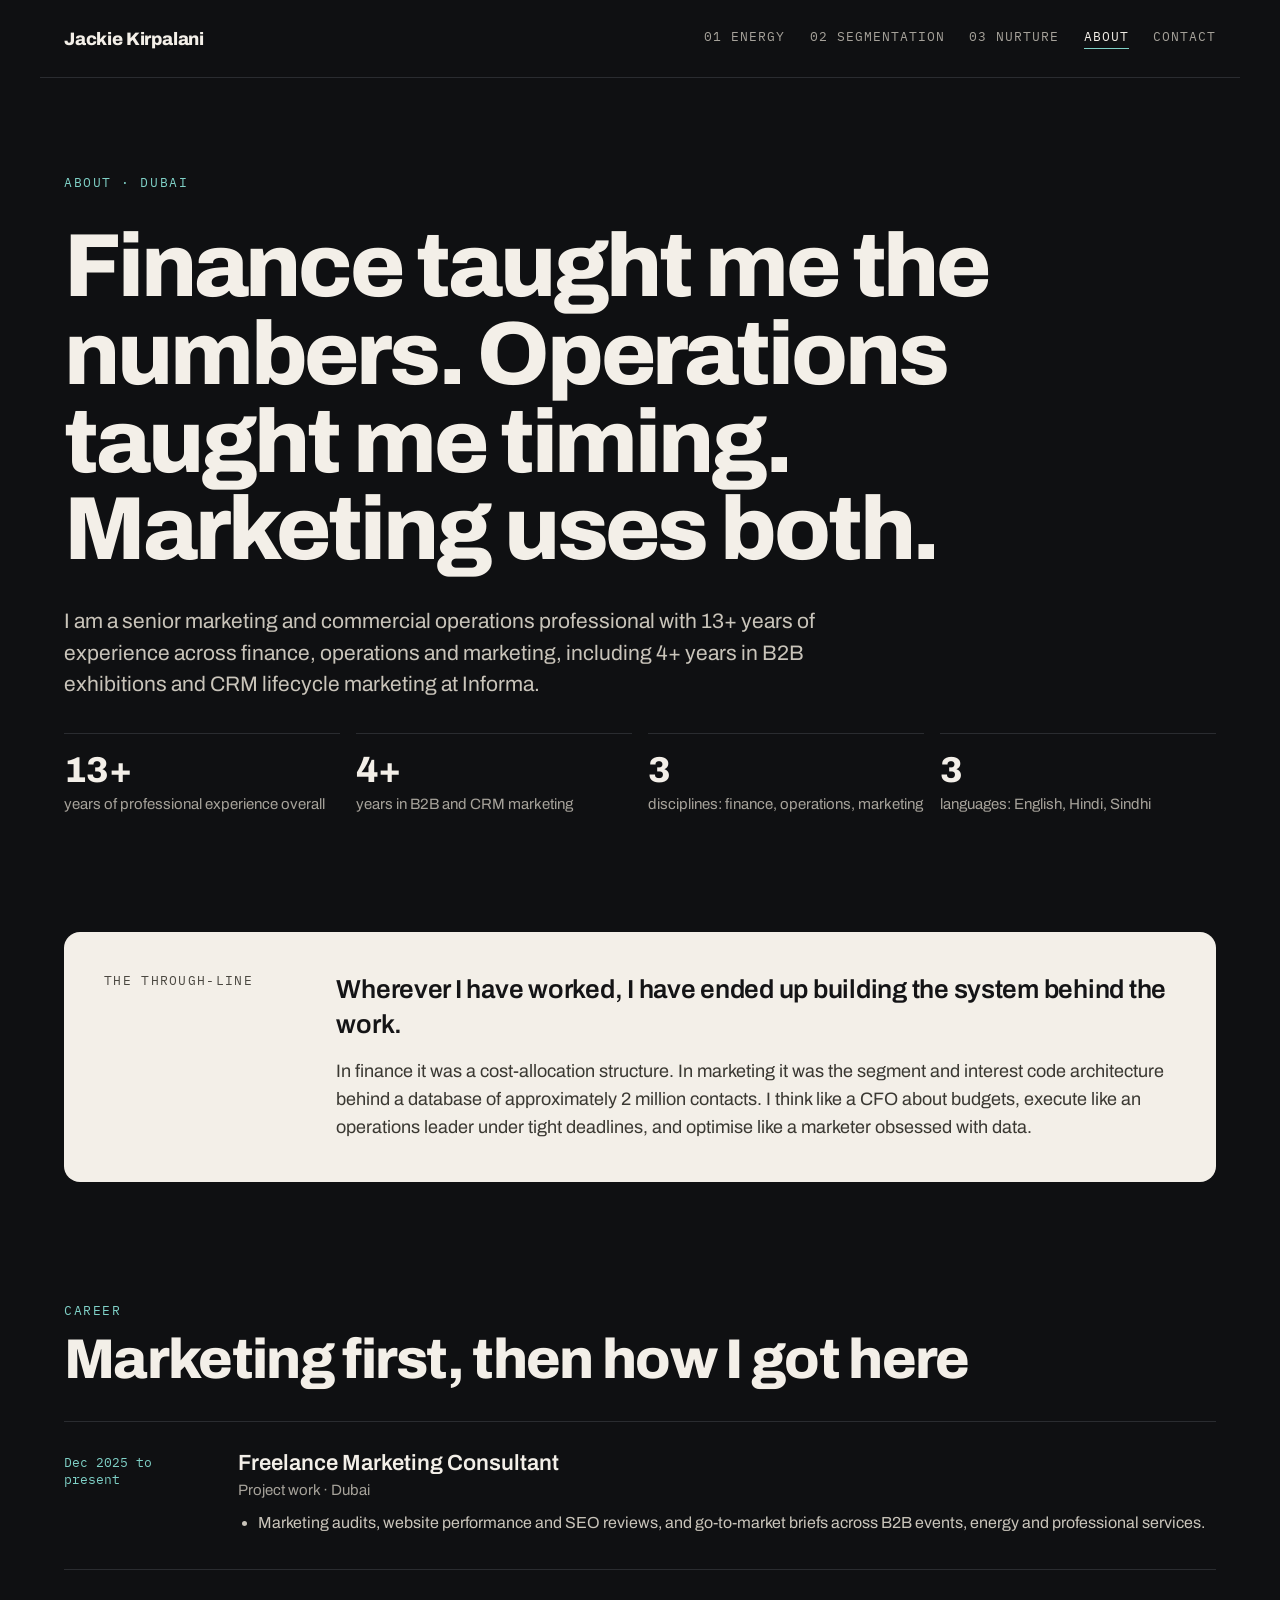
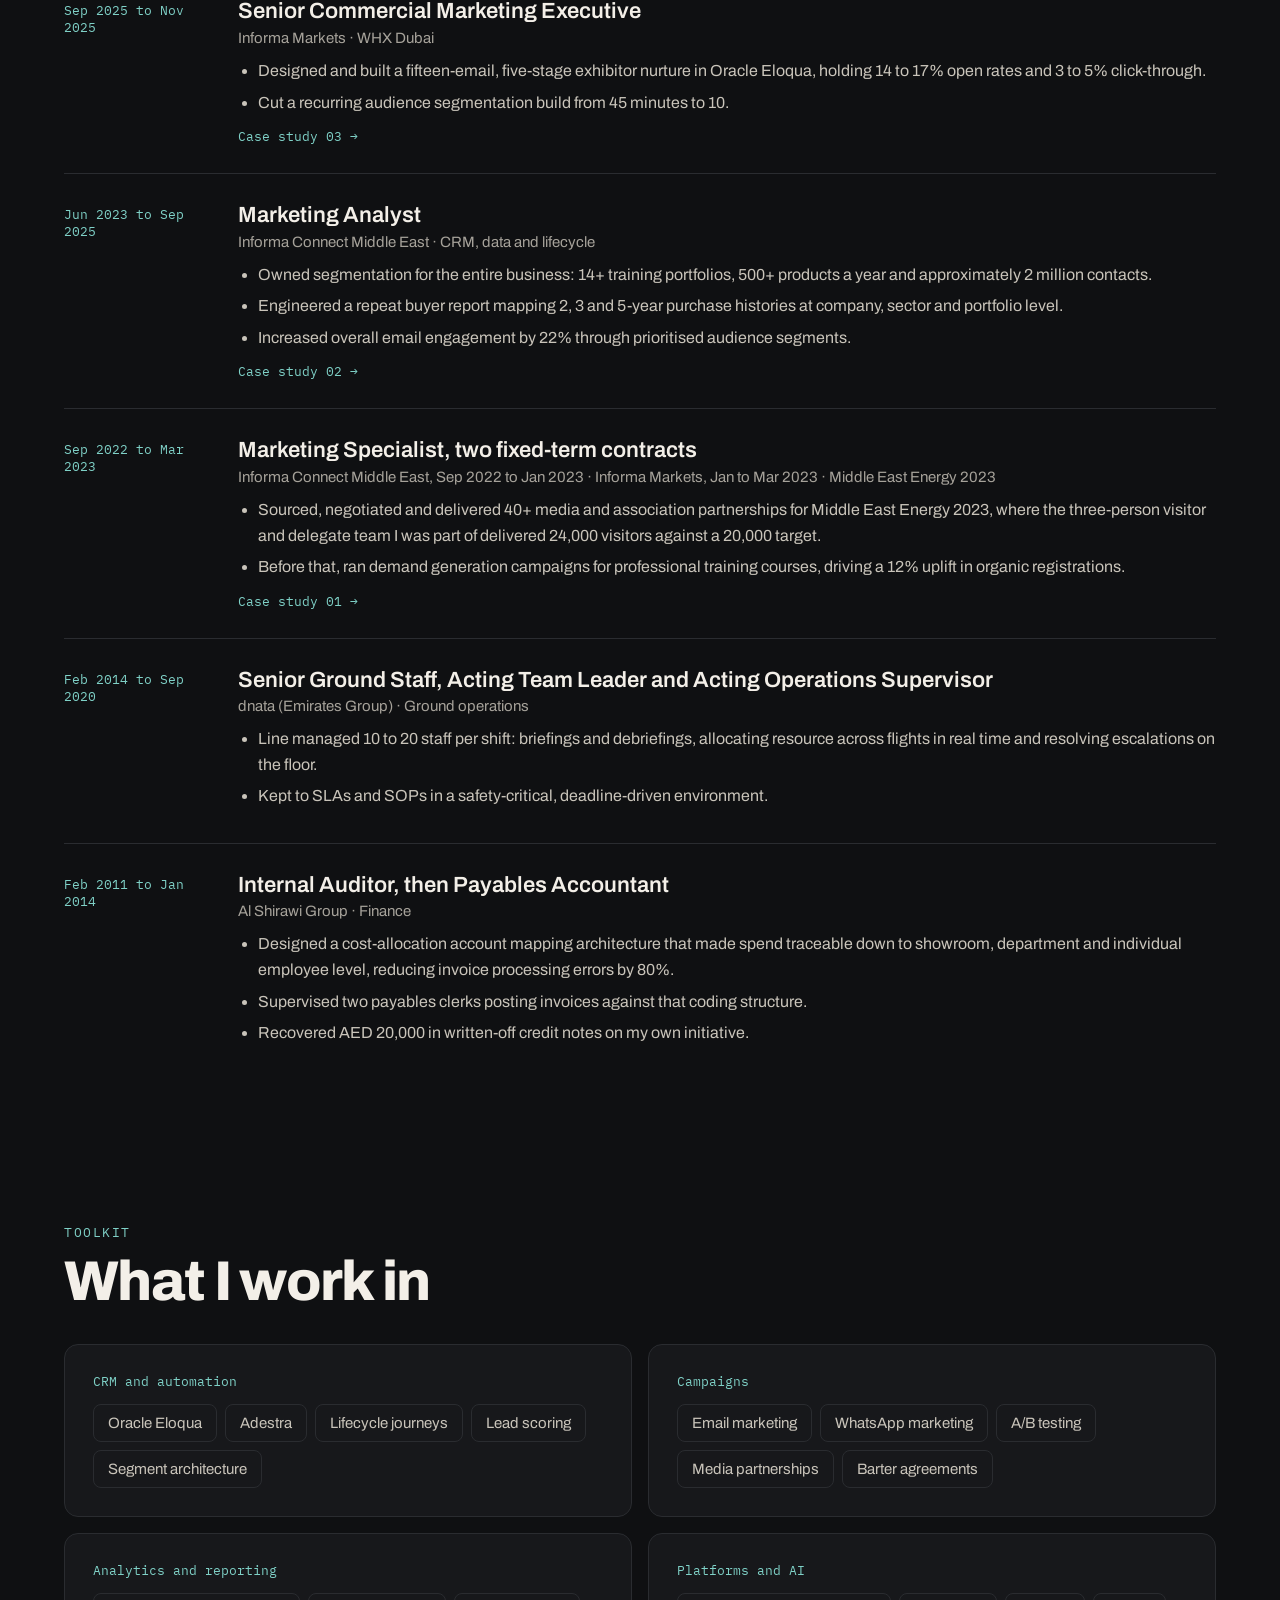
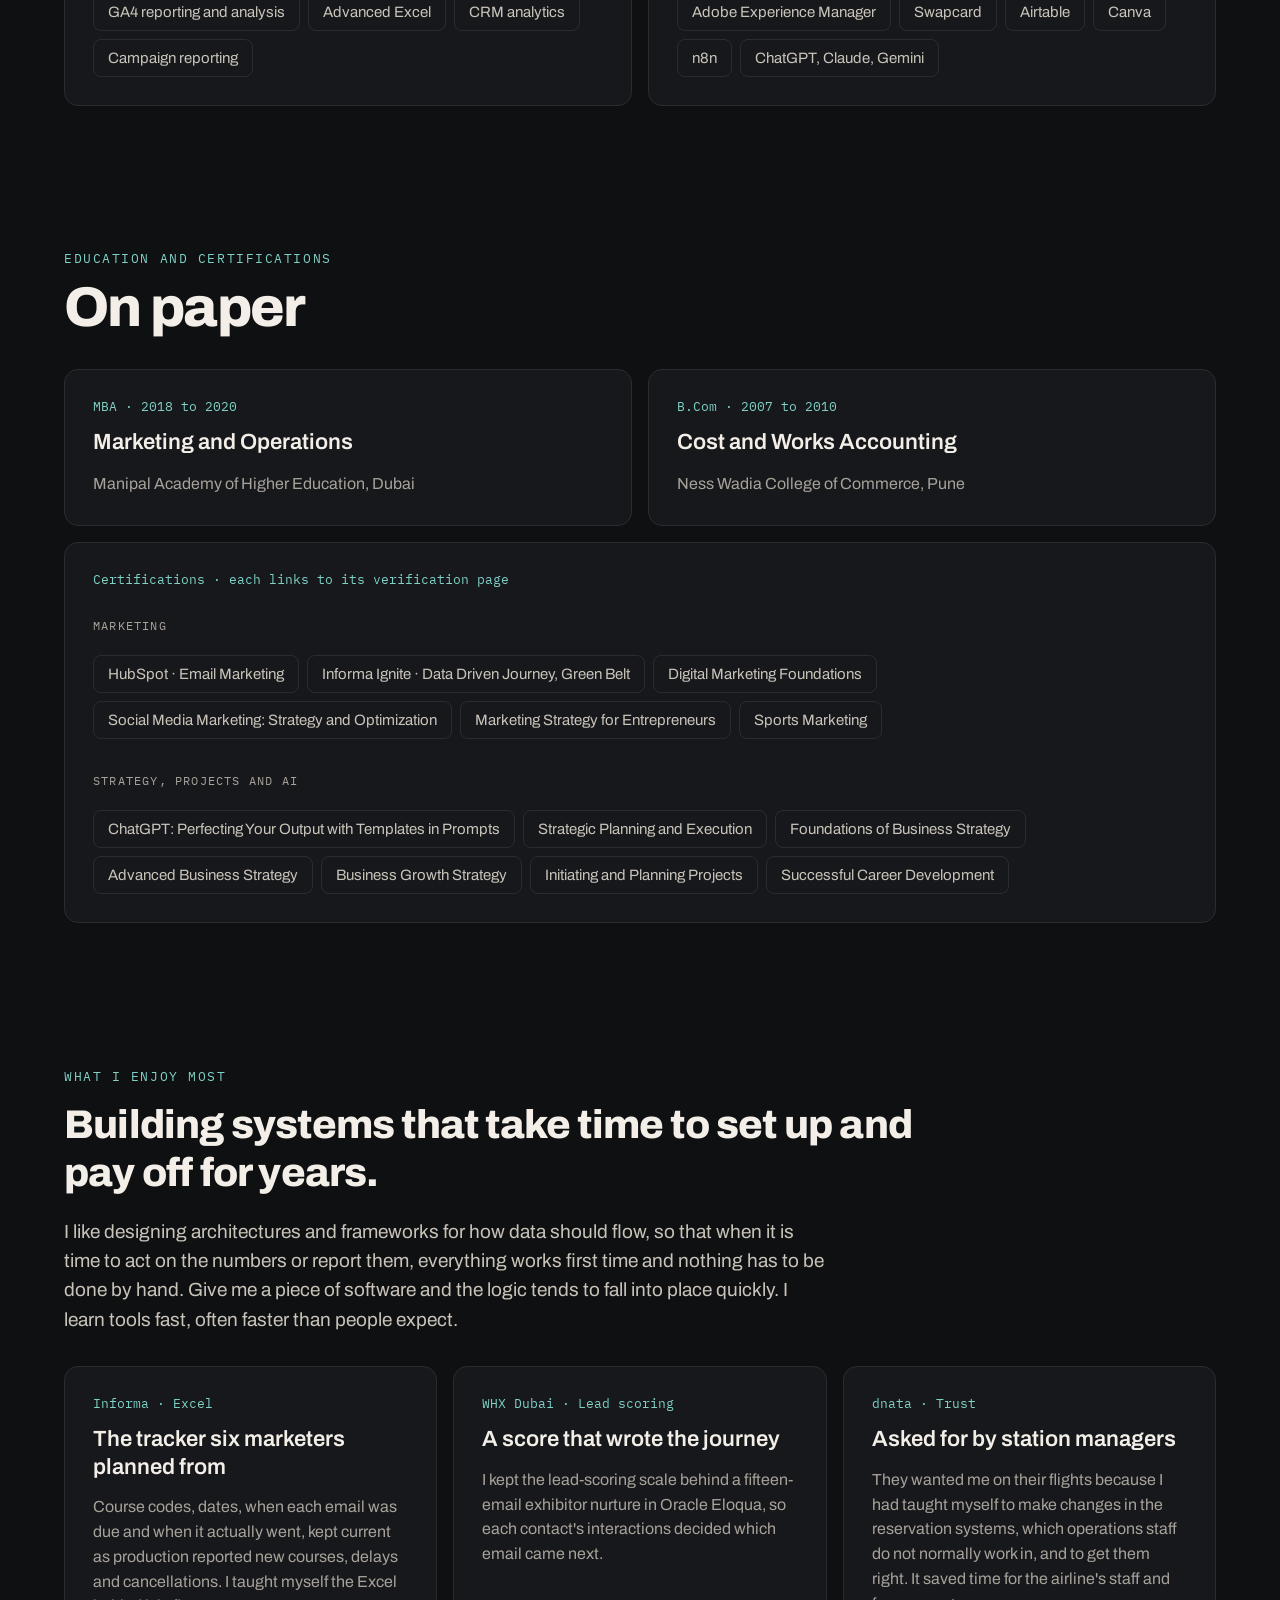
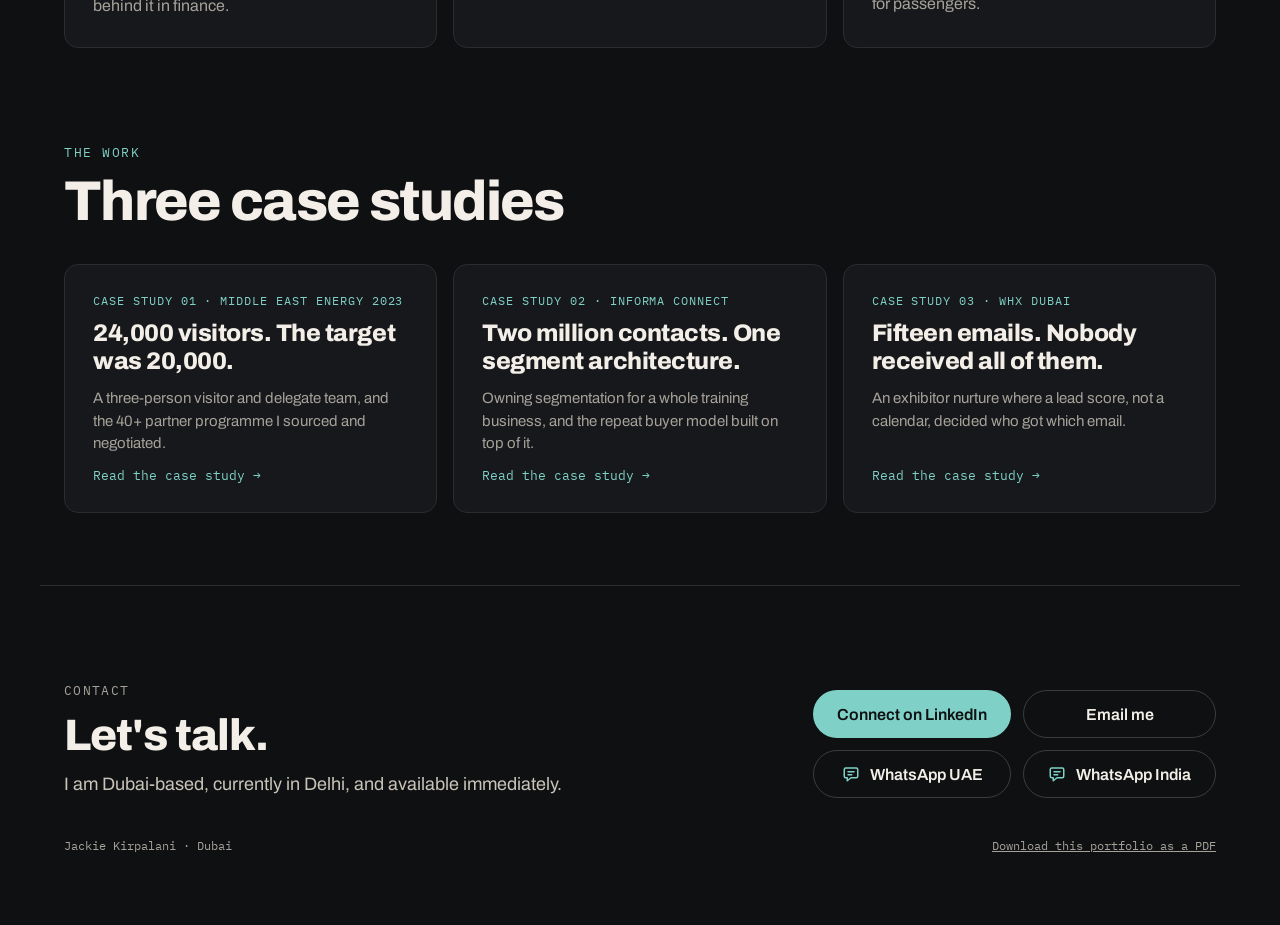
==== commit 2b9e73a6: "Add GA4, positioning banner and audit fixes; 5-page PDF - Google tag G-NKEVRGXLBT on all pages - Hom" ====
--- a/about/index.html
+++ b/about/index.html
@@ -1,6 +1,9 @@
 <!doctype html>
 <html lang="en-GB">
 <head>
+<!-- Google tag (gtag.js) -->
+<script async src="https://www.googletagmanager.com/gtag/js?id=G-NKEVRGXLBT"></script>
+<script>window.dataLayer=window.dataLayer||[];function gtag(){dataLayer.push(arguments);}gtag('js',new Date());gtag('config','G-NKEVRGXLBT');</script>
 <meta charset="utf-8">
 <meta name="viewport" content="width=device-width, initial-scale=1">
 <title>About · Jackie Kirpalani</title>
@@ -83,7 +86,7 @@
 </div></div>
 
 <div class="item"><span class="when">Sep 2022 to Mar 2023</span><div>
-<h3>Marketing Specialist (contract)</h3><p class="where">Informa Connect Middle East, then Informa Markets · Middle East Energy 2023</p>
+<h3>Marketing Specialist, two fixed-term contracts</h3><p class="where">Informa Connect Middle East, Sep 2022 to Jan 2023 · Informa Markets, Jan to Mar 2023 · Middle East Energy 2023</p>
 <ul><li>Sourced, negotiated and delivered 40+ media and association partnerships for Middle East Energy 2023, where the three-person visitor and delegate team I was part of delivered 24,000 visitors against a 20,000 target.</li><li>Before that, ran demand generation campaigns for professional training courses, driving a 12% uplift in organic registrations.</li></ul>
 <p style="margin:12px 0 0"><a class="mono" style="font-size:13px;text-decoration:none" href="/">Case study 01 →</a></p>
 </div></div>
@@ -123,19 +126,23 @@
 </div>
 <div class="card panel" style="margin-top:16px">
 <span class="n">Certifications · each links to its verification page</span>
+<span class="label" style="display:block;margin:16px 0 8px">Marketing</span>
 <div class="chips">
 <a class="chip" href="https://app-eu1.hubspot.com/academy/achievements/1myzqcm3/en/1/jackie-kirpalani/email-marketing">HubSpot · Email Marketing</a>
 <a class="chip" href="https://www.credly.com/badges/087cb8ce-8738-4f45-b5cc-10e0aedc87a1/linked_in_profile">Informa Ignite · Data Driven Journey, Green Belt</a>
 <a class="chip" href="https://www.linkedin.com/learning/certificates/022481867a61718e2e931530c2291a49995f72804bac249a86c72ed731dd44e6">Digital Marketing Foundations</a>
 <a class="chip" href="https://www.linkedin.com/learning/certificates/e9f7f309f395c07887b434081b054e85907b98d416423f9c1766fc26ddb3b6f6">Social Media Marketing: Strategy and Optimization</a>
+<a class="chip" href="https://www.coursera.org/account/accomplishments/verify/MG9CRJHCDDRR">Marketing Strategy for Entrepreneurs</a>
+<a class="chip" href="https://www.coursera.org/account/accomplishments/verify/VSZ8W2B2FAF8">Sports Marketing</a>
+</div>
+<span class="label" style="display:block;margin:20px 0 8px">Strategy, projects and AI</span>
+<div class="chips">
 <a class="chip" href="https://www.linkedin.com/learning/certificates/2d5589f1c48194ae071ce0f02b25a5f358f30451755db344a07fb31bdfaef91c">ChatGPT: Perfecting Your Output with Templates in Prompts</a>
-<a class="chip" href="https://www.coursera.org/account/accomplishments/verify/MG9CRJHCDDRR">Marketing Strategy for Entrepreneurs</a>
 <a class="chip" href="https://www.coursera.org/account/accomplishments/verify/78KNBXUBZRQ5">Strategic Planning and Execution</a>
 <a class="chip" href="https://www.coursera.org/account/accomplishments/verify/WYYSC4B8MYC3">Foundations of Business Strategy</a>
 <a class="chip" href="https://www.coursera.org/account/accomplishments/verify/8JEPJJYWRRW9">Advanced Business Strategy</a>
 <a class="chip" href="https://www.coursera.org/account/accomplishments/verify/G78X3RAUWJV4">Business Growth Strategy</a>
 <a class="chip" href="https://www.coursera.org/account/accomplishments/verify/42M45QXDAEAN">Initiating and Planning Projects</a>
-<a class="chip" href="https://www.coursera.org/account/accomplishments/verify/VSZ8W2B2FAF8">Sports Marketing</a>
 <a class="chip" href="https://www.coursera.org/account/accomplishments/certificate/R3KJ3WWYUW9X">Successful Career Development</a>
 </div>
 </div>
@@ -148,9 +155,9 @@
 <p class="quote" style="margin-top:16px">Building systems that take time to set up and pay off for years.</p>
 <p>I like designing architectures and frameworks for how data should flow, so that when it is time to act on the numbers or report them, everything works first time and nothing has to be done by hand. Give me a piece of software and the logic tends to fall into place quickly. I learn tools fast, often faster than people expect.</p>
 <div class="grid3" style="margin-top:32px">
-<article class="card stage"><span class="n">dnata · Access</span><h3>100/100 on four induction tests</h3><p>Those scores made me one of the few ground staff with access to every system.</p></article>
+<article class="card stage"><span class="n">Informa · Excel</span><h3>The tracker six marketers planned from</h3><p>Course codes, dates, when each email was due and when it actually went, kept current as production reported new courses, delays and cancellations. I taught myself the Excel behind it in finance.</p></article>
+<article class="card stage"><span class="n">WHX Dubai · Lead scoring</span><h3>A score that wrote the journey</h3><p>I kept the lead-scoring scale behind a fifteen-email exhibitor nurture in Oracle Eloqua, so each contact's interactions decided which email came next.</p></article>
 <article class="card stage"><span class="n">dnata · Trust</span><h3>Asked for by station managers</h3><p>They wanted me on their flights because I had taught myself to make changes in the reservation systems, which operations staff do not normally work in, and to get them right. It saved time for the airline's staff and for passengers.</p></article>
-<article class="card stage"><span class="n">dnata · Fluency</span><h3>Reading what the system recorded</h3><p>I could work through system records and timestamps that most colleagues left alone, because the way systems are put together makes sense to me.</p></article>
 </div>
 </div>
 </section>
@@ -170,7 +177,7 @@
 <footer id="contact">
 <div class="wrap">
 <div class="foot">
-<div class="next"><span class="label" style="font-size:13px">Contact</span><b>Let's talk.</b><p>I am based in Dubai and available immediately.</p></div>
+<div class="next"><span class="label" style="font-size:13px">Contact</span><b>Let's talk.</b><p>I am Dubai-based, currently in Delhi, and available immediately.</p></div>
 <div class="ctas-main"><a class="pill solid" href="https://www.linkedin.com/in/jackiekirpalani/">Connect on LinkedIn</a><a class="pill ghost" href="mailto:jackie.kirpalani@gmail.com">Email me</a><a class="pill ghost wa" href="https://wa.me/971503264959?text=Hi%20Jackie%2C%20I%20came%20across%20your%20portfolio." aria-label="Message me on WhatsApp, UAE number"><svg aria-hidden="true" width="18" height="18" viewBox="0 0 24 24" fill="none" stroke="currentColor" stroke-width="2" stroke-linecap="round" stroke-linejoin="round"><path d="M5 4h14a2 2 0 0 1 2 2v9a2 2 0 0 1-2 2h-7l-5 4v-4H5a2 2 0 0 1-2-2V6a2 2 0 0 1 2-2z"/><path d="M8 9h8M8 13h5"/></svg><span>WhatsApp UAE</span></a><a class="pill ghost wa" href="https://wa.me/918287656901?text=Hi%20Jackie%2C%20I%20came%20across%20your%20portfolio." aria-label="Message me on WhatsApp, India number"><svg aria-hidden="true" width="18" height="18" viewBox="0 0 24 24" fill="none" stroke="currentColor" stroke-width="2" stroke-linecap="round" stroke-linejoin="round"><path d="M5 4h14a2 2 0 0 1 2 2v9a2 2 0 0 1-2 2h-7l-5 4v-4H5a2 2 0 0 1-2-2V6a2 2 0 0 1 2-2z"/><path d="M8 9h8M8 13h5"/></svg><span>WhatsApp India</span></a></div>
 </div>
 <div class="footline"><span>Jackie Kirpalani · Dubai</span><a href="/Jackie_Kirpalani_Portfolio.pdf">Download this portfolio as a PDF</a></div>
--- a/assets/site.css
+++ b/assets/site.css
@@ -302,3 +302,9 @@
 .pill.wa svg{color:var(--accent);flex:none}
 .pill.wa:hover{border-color:var(--accent)}
 @media (max-width:480px){.foot .ctas-main{grid-template-columns:1fr;width:100%}}
+
+.intro{padding:28px 32px;display:flex;flex-direction:column;gap:14px;max-width:1000px}
+.intro p{margin:0;font-size:19px;line-height:1.55;color:var(--soft)}
+.intro .jump{display:flex;flex-wrap:wrap;gap:8px 20px}
+.intro .jump a{font-family:'IBM Plex Mono',monospace;font-size:13px;text-decoration:none;color:var(--accent)}
+@media (max-width:640px){.intro{padding:22px}.intro p{font-size:17px}}
